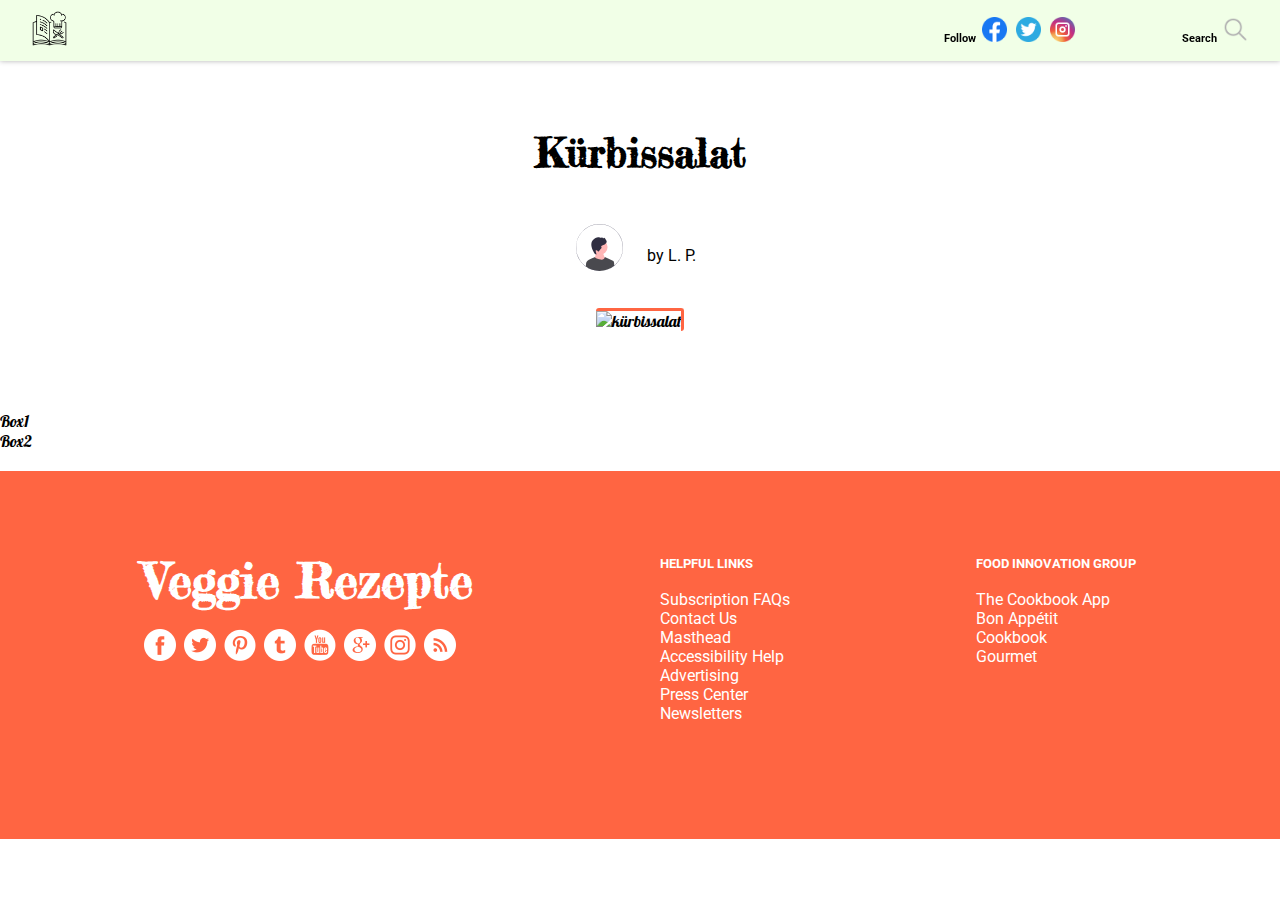
==== rezept1.html @ 13a26cd7 "added header" ====
<!DOCTYPE html>
<html lang="en">
  <head>
    <link
      href="https://cdn.jsdelivr.net/npm/bootstrap@5.3.0-alpha2/dist/css/bootstrap.min.css"
      rel="stylesheet"
      integrity="sha384-aFq/bzH65dt+w6FI2ooMVUpc+21e0SRygnTpmBvdBgSdnuTN7QbdgL+OapgHtvPp"
      crossorigin="anonymous"
    />
    <meta charset="UTF-8" />
    <meta http-equiv="X-UA-Compatible" content="IE=edge" />
    <meta name="viewport" content="width=device-width, initial-scale=1.0" />
    <link rel="stylesheet" href="style.css" />
    <title>Cookbook</title>
    <link rel="preconnect" href="https://fonts.googleapis.com" />
    <link rel="preconnect" href="https://fonts.gstatic.com" crossorigin />
    <link
      href="https://fonts.googleapis.com/css2?family=Barlow+Condensed:ital,wght@0,200;1,200&family=Barlow:ital,wght@0,100;0,200;0,400;0,700;0,800;1,700&family=Dosis:wght@200;300;400;700&family=PT+Sans:wght@400;700&family=Patrick+Hand&family=Roboto:wght@100;300;400;700&display=swap"
      rel="stylesheet"
    />
    <link
      href="https://fonts.googleapis.com/css2?family=Alkatra:wght@500&family=Fredericka+the+Great&family=Lobster&family=Roboto&family=Source+Serif+Pro&display=swap"
      rel="stylesheet"
    />
  </head>

  <body>
    <header>
      <nav>
        <div class="nav-left">
          <img src="img/cookbook.png" alt="logo" height="35rem" width="35rem" />
        </div>
        <h2 class="nav-center"></h2>
        <div class="nav-right">
          <h6>
            Follow  <a href="https://www.facebook.com/" target="_blank"
              ><img
                src="img/facebook-logo-2019.png"
                alt="fblogo"
                height="25rem"
                width="25rem" /></a
            >  
            <a href="https://www.twitter.com/" target="_blank"
              ><img
                src="img/twitter.png"
                alt="twlogo"
                height="25rem"
                width="25rem" /></a
            >  
            <a href="https://www.instagram.com/" target="_blank"
              ><img
                src="img/instagram.png"
                alt="iglogo"
                height="25rem"
                width="25rem"
            /></a>
          </h6>
          <h6>
            <a href="#search"
              >Search 
              <img
                src="img/search.png"
                alt="searchicon"
                height="25rem"
                width="25rem"
            /></a>
          </h6>
        </div>
      </nav>
    </header>
    <main>
      <div class="container-unterseite">
        <div><h2 class="titel-unterseite">Kürbissalat</h2></div>
        <div class="autor">
          <img src="img/male_autor.svg" class="avatar-autor" />
          <p class="autor-name">by L. P.</p>
        </div>
        <div>
          <div class="img-bg">
            <img
              src="https://www.daskochrezept.de/sites/daskochrezept.de/files/styles/1500_1130/public/stockfood/stockfood-11512565.jpg?h=1d1fb3d8&itok=rMdpshtq"
              alt="kürbissalat"
              id="kürbis-us"
            />
          </div>
        </div>
      </div>
      <div class="container">
        <div class="row">
          <div class="col-6">Box1</div>
          <div class="col-6">Box2</div>
        </div>
      </div>
      <h2></h2>
      <article>
        <h3></h3>
        <p></p>
      </article>
      <div>
        <img src="" alt="" />
      </div>
    </main>
    <footer>
      <div class="footer-wrapper">
        <div class="foot-left">
          <h2>Veggie Rezepte</h2>
          <br />
          <div class="foot-logos">
            <a href="#" target="_blank"
              ><img src="img/facebookwhite.png" alt="facebook logo" /></a
            > 
            <a href="#" target="_blank"
              ><img src="img/twitterwhite.png" alt="twitter logo" /></a
            > 
            <a href="#" target="_blank"
              ><img src="img/pinterest.png" alt="pinterest logo" /></a
            > 
            <a href="#" target="_blank"
              ><img src="img/tumblr.png" alt="tumblr logo" /></a
            > 
            <a href="#" target="_blank"
              ><img src="img/youtube.png" alt="youtube logo" /></a
            > 
            <a href="#" target="_blank"
              ><img src="img/gplus.png" alt="google plus logo" /></a
            > 
            <a href="#" target="_blank"
              ><img src="img/instawhite.png" alt="instagram logo" /></a
            > 
            <a href="#" target="_blank"
              ><img src="img/rss.png" alt="rss logo"
            /></a>
          </div>
        </div>
        <!-- <div class="sitemap"></div> -->
        <div class="helpful-links">
          <h5>HELPFUL LINKS</h5>
          <br />
          <ul>
            <li><a href="#" target="_blank">Subscription FAQs</a></li>
            <li><a href="#" target="_blank">Contact Us</a></li>
            <li><a href="#" target="_blank">Masthead</a></li>
            <li><a href="#" target="_blank">Accessibility Help</a></li>
            <li><a href="#" target="_blank">Advertising</a></li>
            <li><a href="#" target="_blank">Press Center</a></li>
            <li><a href="#" target="_blank">Newsletters</a></li>
          </ul>
        </div>
        <div class="food-group">
          <h5>FOOD INNOVATION GROUP</h5>
          <br />
          <ul>
            <li><a href="#" target="_blank">The Cookbook App</a></li>
            <li><a href="#" target="_blank">Bon Appétit</a></li>
            <li><a href="#" target="_blank">Cookbook</a></li>
            <li><a href="#" target="_blank">Gourmet</a></li>
          </ul>
        </div>
      </div>
    </footer>
  </body>
</html>
---- style.css ----
* {
  box-sizing: border-box;
  padding: 0;
  margin: 0;
}

body {
  /* font-family: "Alkatra", cursive;
  font-family: "Fredericka the Great", cursive;
  font-family: "Roboto", sans-serif;
  font-family: "Source Serif Pro", serif; */
  font-family: "Lobster", cursive;
}

h1 {
  font-size: 1.2 em;
  font-weight: bolder;
}

h2 {
  font-size: 1 em;
}

h3 {
  font-size: 0.7 em;
}

h4 {
  color: #ff6542;
  font-size: 15px;
}

/* Styling for Nav, Header & Footer */
nav {
  display: flex;
  justify-content: space-between;
  background-color: #f1ffe7;
  padding: 0.7rem;
  padding-right: 2rem;
  padding-left: 2rem;
  /* padding-top: 1.2rem; */
  align-items: center;
  align-content: center;
  box-shadow: 0 0 5px rgba(0, 0, 0, 0.3);
  position: fixed;
  top: 0;
  left: 0;
  width: 100%;
}

.nav-center {
  text-align: center;
  font-family: "Fredericka the Great", cursive;
  font-size: 2rem;
  margin: 0;
  padding-left: 16rem;
}

.nav-right {
  display: flex;
  justify-content: space-between;
  width: 19rem;
  color: black;
}

.nav-right a {
  text-decoration: none;
  color: black;
}

.nav-right a:hover {
  color: rgb(32, 32, 32);
  transition: all 0.3s ease;
}

.nav-right h6 {
  font-size: 0.7rem;
  font-family: "Roboto", sans-serif;
  color: black;
}

/* End styling for Nav, Header & Footer */

/* Styles for main and title */
.titelbild {
  display: flex;
  justify-content: center;
  align-items: center;
  height: 50vh;
  background: url("img/header2.png") no-repeat center;
  background-size: cover;
  margin-top: 3.5rem;
}

.titelbild h1 {
  text-align: center;
  padding: 0.5em;
  background-color: rgb(241, 255, 231, 0.7);
  width: 60vw;
  border-radius: 10px;
  font-family: "Fredericka the Great", cursive;
}
/* End styles for main and title */

/* Container */

.main-rezept {
  display: flex;
  flex-wrap: wrap;
}

#kürbis-hs {
  width: 60%;
  height: 70%;
  padding: 8rem 0rem 0rem 12rem;
}
#kürbis-hs:hover {
  cursor: pointer;
}
.description-box {
  background-color: #f1ffe7;
  width: 22vw;
  height: 55vh;
  margin: 10rem 2.5rem 0rem 0rem;
  padding: 2rem;
  text-align: justify;
  border-radius: 10px;
}

.empfehlung-titel {
  font-size: 2rem;
  color: black;
  padding: 0rem 0rem 0.6rem 0rem;
  font-family: "Roboto", sans-serif;
  font-weight: bolder;
}
.kürbis-description {
  font-family: "Barlow", sans-serif;
  font-family: "Roboto", sans-serif;
}
.kürbis-p {
  font-family: "Barlow", sans-serif;
  font-family: "Roboto", sans-serif;
  background-color: #ff6542;
  font-size: 12px;
  text-align: center;
  padding: 0.1rem;
  opacity: 0.8;
  color: black;
  width: 8rem;
  border-radius: 0.4rem;
}

#main-container {
  display: flex;
  flex-direction: column;
  color: rgb(255, 255, 255);
  align-items: center;
  padding: 3rem;
  text-align: center;
  height: 90vh;
}
#rezepte-titel {
  font-size: 2rem;
  text-align: center;
  color: black;
  font-family: "Roboto", sans-serif;
  font-weight: bolder;
}
.main-rezepte {
  padding: 4%;
}

.rezept-container {
  display: grid;
  grid-template-columns: 1fr 1fr 1fr;
  column-gap: 3.5rem;
}

.rezept-container img:hover {
  transform: scale(1.2);
  transition: transform 0.3s ease;
}

.rezepte {
  display: flex;
  flex-wrap: wrap;
}

/* .rezepte:hover {
  scale: 1.05;
} */

.rezepte a {
  text-decoration: none;
}

.box1,
.box2,
.box3 {
  width: 100%;
  font-weight: bolder;
  overflow: hidden;
  border-radius: 3px;
}

.box1:hover,
.box2:hover,
.box3:hover {
  box-shadow: 0 0 1px 5px #ff6542;
}

.box4,
.box5,
.box6 {
  display: flex;
  flex-direction: column;
  justify-content: center;
  font-family: "Barlow", sans-serif;
  font-family: "Roboto", sans-serif;
  font-size: 18px;
  color: black;
  width: 100%;
  /* border: 0.5px solid #f1ffe7; */
  padding: 0.8rem;
}

.kürbis-p2 {
  display: flex;
  flex-direction: column;
  justify-content: center;
  font-family: "Barlow", sans-serif;
  font-family: "Roboto", sans-serif;
  color: black;
  /* border: 0.5px solid #f1ffe7; */
  background-color: #ff6542;
  font-size: 12px;
  padding: 0.1rem;
  opacity: 0.8;
  border-radius: 0.4rem;
  width: 8rem;
}
.rezept-p {
  font-family: "Barlow", sans-serif;
  font-family: "Barlow Condensed", sans-serif;
  font-family: "Dosis", sans-serif;
  font-family: "Patrick Hand", cursive;
  font-family: "PT Sans", sans-serif;
  font-family: "Roboto", sans-serif;
  display: flex;
  justify-items: center;
  background-color: #ff6542;
  text-align: center;
  padding: 0.1rem;
  opacity: 0.8;
  color: black;
  width: 8rem;
  border-radius: 0.4rem;
}
.rezept-img {
  width: 100%;
}

/* End container */

/* footer */
footer {
  background-color: #ff6542;
  height: 23rem;
  display: flex;
  justify-content: center;
  padding-top: 5rem;
  color: white;
  font-family: "Roboto", sans-serif;
}

.footer-wrapper {
  display: flex;
  justify-content: space-between;
  width: 62rem;
}

footer a {
  text-decoration: none;
  color: white;
}

footer a:hover {
  text-decoration: underline;
}

footer li {
  list-style: none;
}

.food-group {
  padding-top: 0.3rem;
}

.helpful-links {
  padding-top: 0.3rem;
}

.foot-left h2 {
  margin: 0;
  text-align: start;
  font-family: "Fredericka the Great", cursive;
  font-size: 3rem;
}

.foot-left h2:hover {
  cursor: pointer;
}

.helpful-links ul {
  text-align: start;
  padding: 0;
}

.food-group ul {
  text-align: start;
  padding: 0;
}

/* end footer */

/* header-unterseite  */

.container-unterseite {
  justify-content: center;
  text-align: center;
  margin-bottom: 5rem;
}

.titel-unterseite {
  margin: 8rem 0rem 1rem 0rem;
  font-size: 2.5rem;
  color: black;
  padding: 0rem 0rem 0.6rem 0rem;
  font-family: "Fredericka the Great", cursive;
  font-weight: bolder;
}

.autor {
  padding: 0.7rem;
  display: flex;
  justify-content: center;
  margin-bottom: 1rem;
}

.avatar-autor {
  width: 5%;
  padding: 0.5rem;
}
.autor-name {
  display: flex;
  flex-direction: row;
  font-family: "Roboto", sans-serif;
  padding: 1rem;
  margin-top: 1rem;
}

#kürbis-us {
  width: 30%;
  height: 70%;
  border-radius: 3px;
  border-color: #ff6542 #ff6542 white white;
  border-style: solid solid solid solid;
  border-width: 3px 3px 0px 0px;
}

/* background-color: #2a2b2e; */
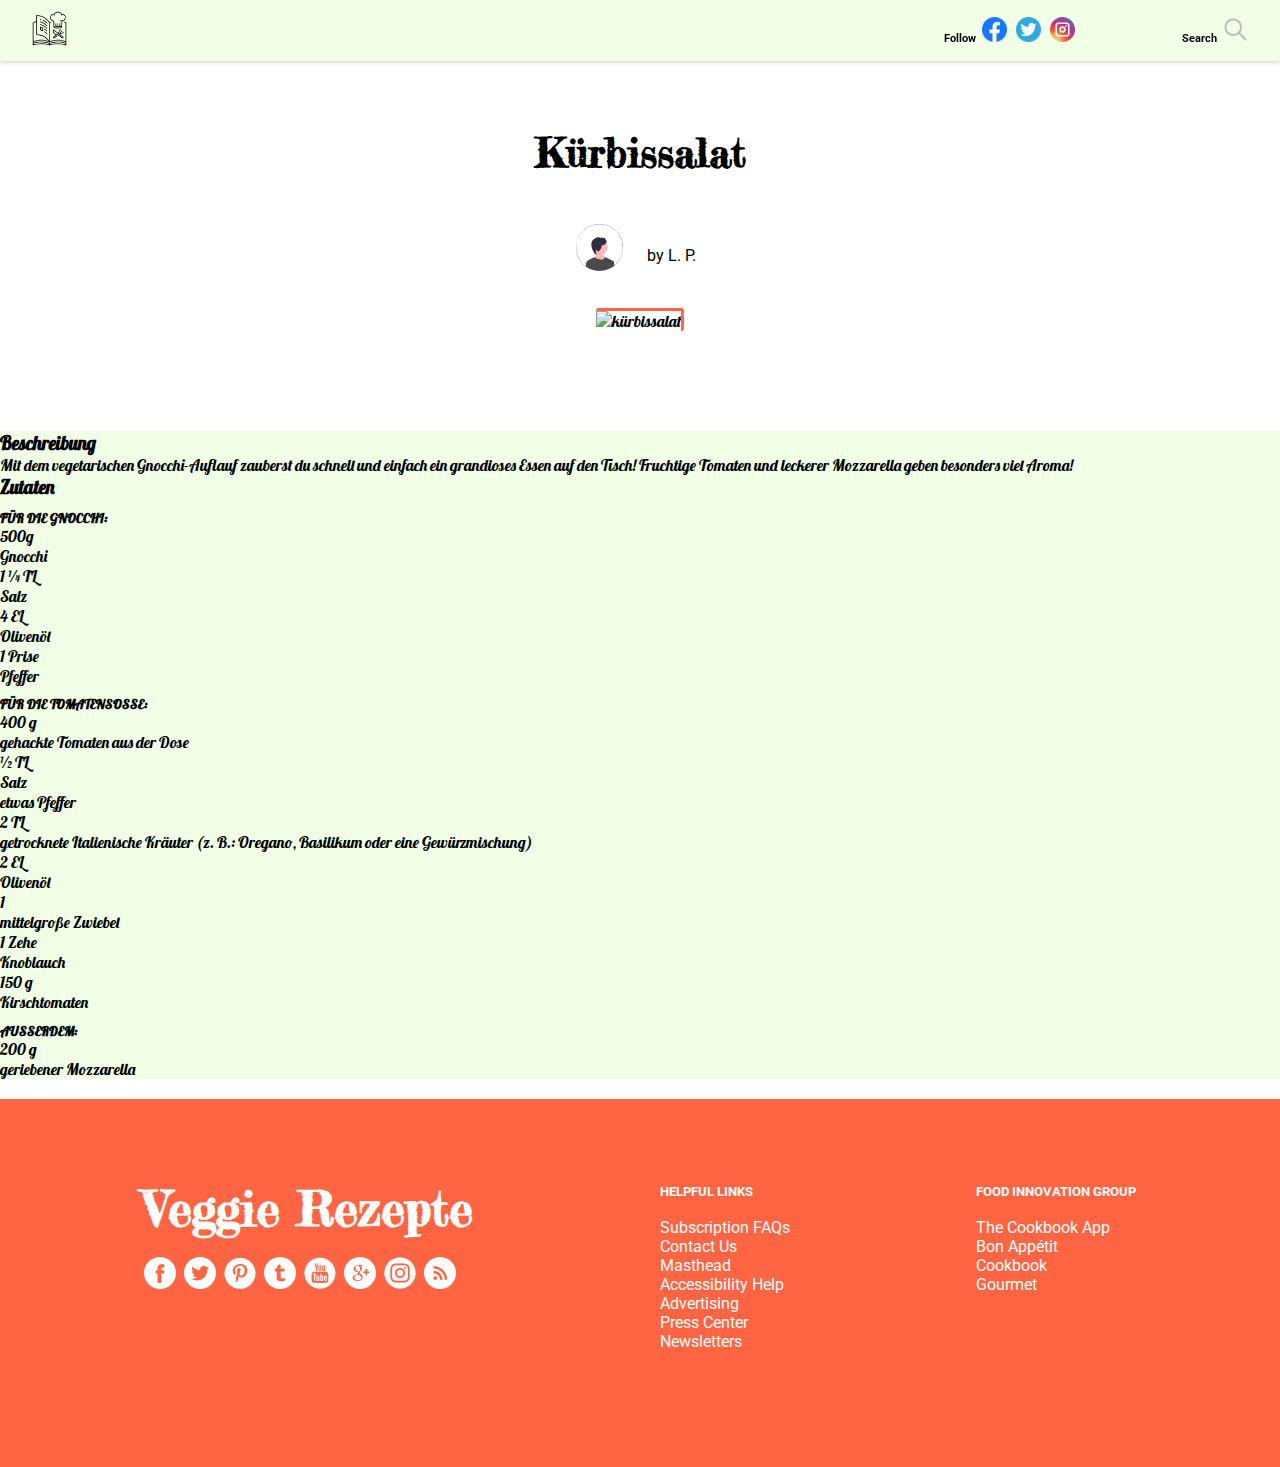
==== commit 128f2fa6: "Merge branch 'main' into salvatore_beschreibung" ====
--- a/rezept1.html
+++ b/rezept1.html
@@ -68,7 +68,7 @@
         </div>
       </nav>
     </header>
-    <main>
+    <main class="main-rezeptseite">
       <div class="container-unterseite">
         <div><h2 class="titel-unterseite">Kürbissalat</h2></div>
         <div class="autor">
@@ -85,10 +85,146 @@
           </div>
         </div>
       </div>
-      <div class="container">
-        <div class="row">
-          <div class="col-6">Box1</div>
-          <div class="col-6">Box2</div>
+      <div>
+        <img src="" alt="" />
+      </div>
+      <div class="container recipe_desc">
+        <div class="row justify-content-around">
+          <div class="col-5">
+            <h3 class="recipeH">Beschreibung</h3>
+            <p class="desc">
+              Mit dem vegetarischen Gnocchi-Auflauf zauberst du schnell und
+              einfach ein grandioses Essen auf den Tisch! Fruchtige Tomaten und
+              leckerer Mozzarella geben besonders viel Aroma!
+            </p>
+          </div>
+          <div class="col-5">
+            <h3 class="recipeH">Zutaten</h3>
+            <div class="container">
+              <div class="row">
+                <div class="col px-0">
+                  <h5 class="ingredientH">Für die Gnocchi:</h5>
+                </div>
+              </div>
+              <div class="row">
+                <div class="col-5 col-sm-4 col-md-3 px-0">
+                  <span class="quantity">500g</span>
+                </div>
+                <div class="col px-0">
+                  <span class="ingredient">Gnocchi</span>
+                </div>
+              </div>
+              <div class="row">
+                <div class="col-5 col-sm-4 col-md-3 px-0">
+                  <span class="quantity">1 &frac14; TL</span>
+                </div>
+                <div class="col px-0">
+                  <span class="ingredient">Salz</span>
+                </div>
+              </div>
+              <div class="row">
+                <div class="col-5 col-sm-4 col-md-3 px-0">
+                  <span class="quantity">4 EL</span>
+                </div>
+                <div class="col px-0">
+                  <span class="ingredient">Olivenöl</span>
+                </div>
+              </div>
+              <div class="row">
+                <div class="col-5 col-sm-4 col-md-3 px-0">
+                  <span class="quantity">1 Prise</span>
+                </div>
+                <div class="col px-0">
+                  <span class="ingredient">Pfeffer</span>
+                </div>
+              </div>
+              <div class="row">
+                <div class="col px-0">
+                  <h5 class="ingredientH">Für die Tomatensosse:</h5>
+                </div>
+              </div>
+              <div class="row">
+                <div class="col-5 col-sm-4 col-md-3 px-0">
+                  <span class="quantity">400 g</span>
+                </div>
+                <div class="col px-0">
+                  <span class="ingredient">gehackte Tomaten aus der Dose</span>
+                </div>
+              </div>
+              <div class="row">
+                <div class="col-5 col-sm-4 col-md-3 px-0">
+                  <span class="quantity">&frac12; TL</span>
+                </div>
+                <div class="col px-0">
+                  <span class="ingredient">Salz</span>
+                </div>
+              </div>
+              <div class="row">
+                <div class="col-5 col-sm-4 col-md-3 px-0">
+                  <span class="quantity"></span>
+                </div>
+                <div class="col px-0">
+                  <span class="ingredient">etwas Pfeffer</span>
+                </div>
+              </div>
+              <div class="row">
+                <div class="col-5 col-sm-4 col-md-3 px-0">
+                  <span class="quantity">2 TL</span>
+                </div>
+                <div class="col px-0">
+                  <span class="ingredient"
+                    >getrocknete Italienische Kräuter (z. B.: Oregano, Basilikum
+                    oder eine Gewürzmischung)</span
+                  >
+                </div>
+              </div>
+              <div class="row">
+                <div class="col-5 col-sm-4 col-md-3 px-0">
+                  <span class="quantity">2 EL</span>
+                </div>
+                <div class="col px-0">
+                  <span class="ingredient">Olivenöl</span>
+                </div>
+              </div>
+              <div class="row">
+                <div class="col-5 col-sm-4 col-md-3 px-0">
+                  <span class="quantity">1</span>
+                </div>
+                <div class="col px-0">
+                  <span class="ingredient">mittelgroße Zwiebel</span>
+                </div>
+              </div>
+              <div class="row">
+                <div class="col-5 col-sm-4 col-md-3 px-0">
+                  <span class="quantity">1 Zehe</span>
+                </div>
+                <div class="col px-0">
+                  <span class="ingredient">Knoblauch</span>
+                </div>
+              </div>
+              <div class="row">
+                <div class="col-5 col-sm-4 col-md-3 px-0">
+                  <span class="quantity">150 g</span>
+                </div>
+                <div class="col px-0">
+                  <span class="ingredient">Kirschtomaten</span>
+                </div>
+              </div>
+              <div class="row">
+                <div class="col px-0">
+                  <h5 class="ingredientH">Außerdem:</h5>
+                </div>
+              </div>
+              <div class="row">
+                <div class="col-5 col-sm-4 col-md-3 px-0">
+                  <span class="quantity">200 g</span>
+                </div>
+                <div class="col px-0">
+                  <span class="ingredient">geriebener Mozzarella</span>
+                </div>
+              </div>
+            </div>
+          </div>
         </div>
       </div>
       <h2></h2>
--- a/style.css
+++ b/style.css
@@ -46,6 +46,7 @@
   top: 0;
   left: 0;
   width: 100%;
+  z-index: 1;
 }
 
 .nav-center {
@@ -107,21 +108,25 @@
 .main-rezept {
   display: flex;
   flex-wrap: wrap;
+  align-items: flex-start;
+  padding: 15vh 10vw 0 10vw;
 }
 
 #kürbis-hs {
+  flex: 1;
   width: 60%;
-  height: 70%;
-  padding: 8rem 0rem 0rem 12rem;
+  /* height: 70%; */
+  /* padding: 8rem 0rem 0rem 12rem; */
 }
 #kürbis-hs:hover {
   cursor: pointer;
 }
 .description-box {
+  flex: 1;
   background-color: #f1ffe7;
-  width: 22vw;
-  height: 55vh;
-  margin: 10rem 2.5rem 0rem 0rem;
+  /* width: 22vw; */
+  /* height: 55vh; */
+  margin: 2rem 2.5rem 0rem 0rem;
   padding: 2rem;
   text-align: justify;
   border-radius: 10px;
@@ -370,3 +375,46 @@
 }
 
 /* background-color: #2a2b2e; */
+
+/* Recipe general */
+.main-rezeptseite {
+  margin-top: 3.5rem;
+}
+/* End Recipe general */
+
+/* Description and ingredients */
+/* .recipe_desc {
+  border: 4px solid blue;
+}
+
+.recipe_desc .row {
+  border: 4px solid green;
+} */
+
+.recipe_desc .row > div {
+  /* border: 4px solid orange; */
+  background-color: #f1ffe7;
+}
+
+.recipe_desc .recipeH {
+  /* background-color: pink; */
+}
+
+.recipe_desc .desc {
+  /* background-color: violet; */
+}
+
+.recipe_desc .ingredientH {
+  /* background-color: green; */
+  padding-top: 0.8em;
+  text-transform: uppercase;
+}
+
+.recipe_desc .quantity {
+  /* background-color: red; */
+}
+
+.recipe_desc .ingredient {
+  /* background-color: yellow; */
+}
+/* End Description and ingredients */
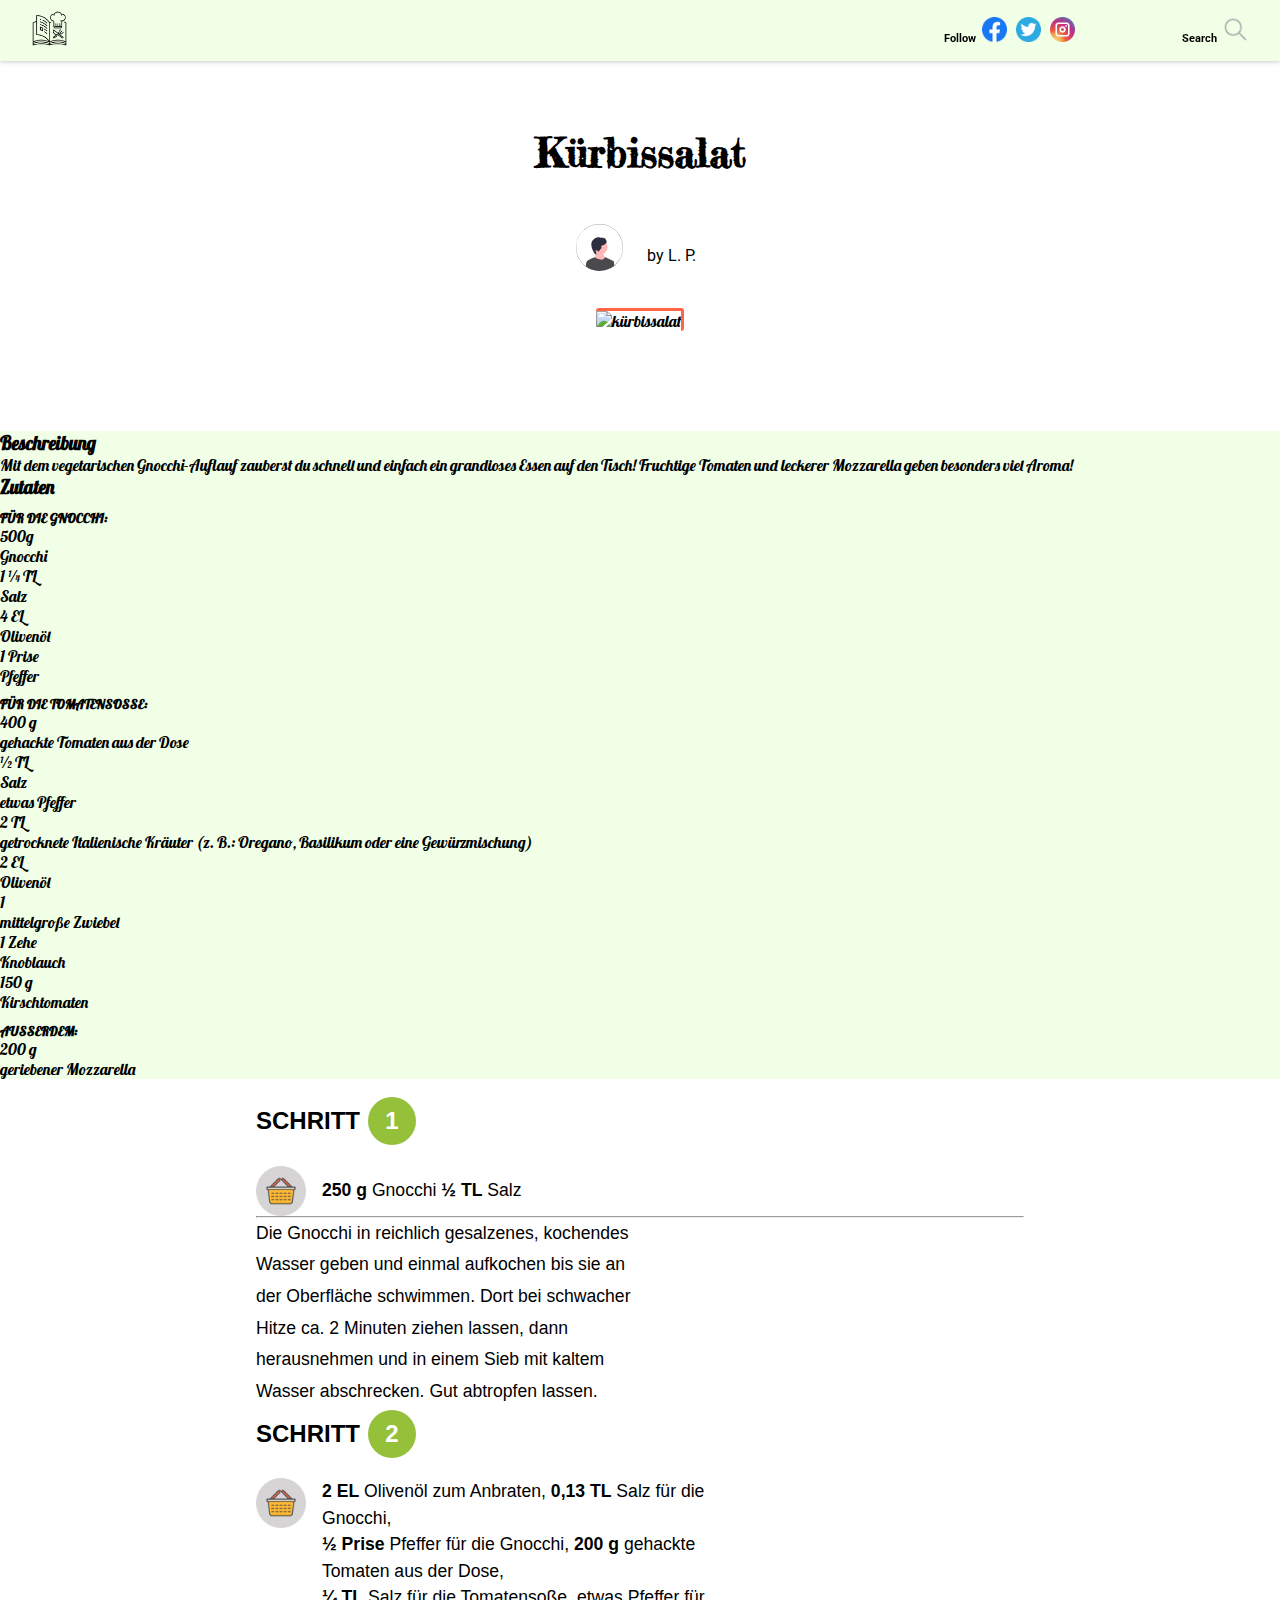
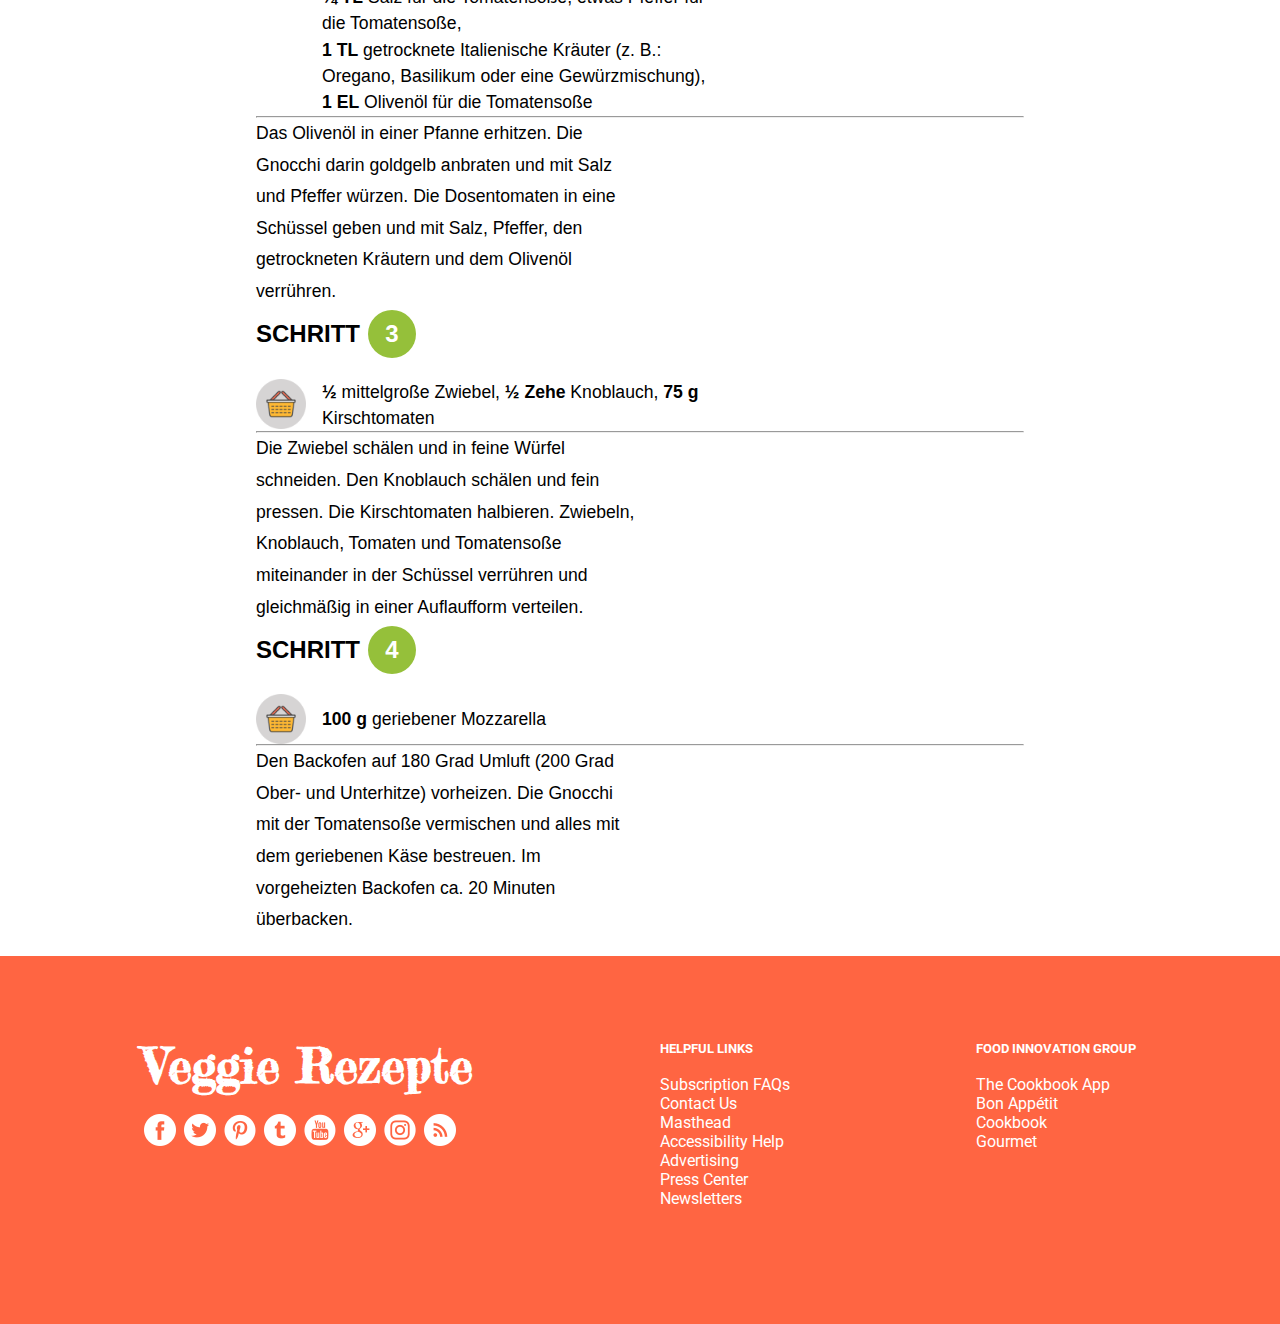
==== commit a479b739: "Merge branch 'main' into apo-rezept" ====
--- a/rezept1.html
+++ b/rezept1.html
@@ -28,12 +28,20 @@
     <header>
       <nav>
         <div class="nav-left">
-          <img src="img/cookbook.png" alt="logo" height="35rem" width="35rem" />
+          <a href="index.html"
+            ><img
+              src="img/cookbook.png"
+              alt="logo"
+              height="35rem"
+              width="35rem"
+          /></a>
         </div>
         <h2 class="nav-center"></h2>
         <div class="nav-right">
           <h6>
-            Follow  <a href="https://www.facebook.com/" target="_blank"
+            <a href="#" onclick="dontFollow()">Follow</a>  <a
+              href="https://www.facebook.com/"
+              target="_blank"
               ><img
                 src="img/facebook-logo-2019.png"
                 alt="fblogo"
@@ -56,7 +64,7 @@
             /></a>
           </h6>
           <h6>
-            <a href="#search"
+            <a href="#search" onclick="showError()"
               >Search 
               <img
                 src="img/search.png"
@@ -228,9 +236,105 @@
         </div>
       </div>
       <h2></h2>
-      <article>
-        <h3></h3>
-        <p></p>
+      <article class="artsection-wrapper">
+        <div class="steps-wrapper">
+          <span class="step">SCHRITT</span>
+          <span class="step-number">1</span>
+        </div>
+        <br />
+        <div class="ingredients">
+          <img
+            src="img/basket.png"
+            height="50rem"
+            width="50rem"
+            alt="shopping basket"
+          />
+          <p><strong>250 g</strong> Gnocchi<strong> ½ TL</strong> Salz</p>
+        </div>
+        <hr />
+        <p>
+          Die Gnocchi in reichlich gesalzenes, kochendes Wasser geben und einmal
+          aufkochen bis sie an der Oberfläche schwimmen. Dort bei schwacher
+          Hitze ca. 2 Minuten ziehen lassen, dann herausnehmen und in einem Sieb
+          mit kaltem Wasser abschrecken. Gut abtropfen lassen.
+        </p>
+        <div class="steps-wrapper">
+          <span class="step">SCHRITT</span>
+          <span class="step-number">2</span>
+        </div>
+        <br />
+        <div class="ingredients">
+          <img
+            src="img/basket.png"
+            height="50rem"
+            width="50rem"
+            alt="shopping basket"
+          />
+          <p>
+            <strong> 2 EL</strong> Olivenöl zum Anbraten,
+            <strong>0,13 TL</strong> Salz für die Gnocchi,<br />
+            <strong>½ Prise</strong> Pfeffer für die Gnocchi,
+            <strong>200 g</strong> gehackte Tomaten aus der Dose,<br />
+            <strong>¼ TL</strong> Salz für die Tomatensoße, etwas Pfeffer für
+            die Tomatensoße,<br />
+            <strong>1 TL</strong> getrocknete Italienische Kräuter (z. B.:
+            Oregano, Basilikum oder eine Gewürzmischung),<br />
+            <strong>1 EL</strong> Olivenöl für die Tomatensoße
+          </p>
+        </div>
+        <hr />
+        <p>
+          Das Olivenöl in einer Pfanne erhitzen. Die Gnocchi darin goldgelb
+          anbraten und mit Salz und Pfeffer würzen. Die Dosentomaten in eine
+          Schüssel geben und mit Salz, Pfeffer, den getrockneten Kräutern und
+          dem Olivenöl verrühren.
+        </p>
+        <div class="steps-wrapper">
+          <span class="step">SCHRITT</span>
+          <span class="step-number">3</span>
+        </div>
+        <br />
+        <div class="ingredients">
+          <img
+            src="img/basket.png"
+            height="50rem"
+            width="50rem"
+            alt="shopping basket"
+          />
+          <p>
+            <strong>½</strong> mittelgroße Zwiebel,
+            <strong>½ Zehe</strong> Knoblauch,
+            <strong>75 g</strong> Kirschtomaten
+          </p>
+        </div>
+        <hr />
+        <p>
+          Die Zwiebel schälen und in feine Würfel schneiden. Den Knoblauch
+          schälen und fein pressen. Die Kirschtomaten halbieren. Zwiebeln,
+          Knoblauch, Tomaten und Tomatensoße miteinander in der Schüssel
+          verrühren und gleichmäßig in einer Auflaufform verteilen.
+        </p>
+        <div class="steps-wrapper">
+          <span class="step">SCHRITT</span>
+          <span class="step-number">4</span>
+        </div>
+        <br />
+        <div class="ingredients">
+          <img
+            src="img/basket.png"
+            height="50rem"
+            width="50rem"
+            alt="shopping basket"
+          />
+          <p><strong>100 g</strong> geriebener Mozzarella</p>
+        </div>
+        <hr />
+        <p>
+          Den Backofen auf 180 Grad Umluft (200 Grad Ober- und Unterhitze)
+          vorheizen. Die Gnocchi mit der Tomatensoße vermischen und alles mit
+          dem geriebenen Käse bestreuen. Im vorgeheizten Backofen ca. 20 Minuten
+          überbacken.
+        </p>
       </article>
       <div>
         <img src="" alt="" />
--- a/style.css
+++ b/style.css
@@ -8,7 +8,8 @@
   /* font-family: "Alkatra", cursive;
   font-family: "Fredericka the Great", cursive;
   font-family: "Roboto", sans-serif;
-  font-family: "Source Serif Pro", serif; */
+  font-family: "Source Serif Pro", serif;
+  font-family: 'Lato', sans-serif; */
   font-family: "Lobster", cursive;
 }
 
@@ -418,3 +419,58 @@
   /* background-color: yellow; */
 }
 /* End Description and ingredients */
+
+/* Steps Styling */
+
+.artsection-wrapper {
+  width: 60%;
+  margin: 0 auto;
+  margin-top: 1rem;
+  /* font-family: "Roboto", sans-serif; */
+  font-family: "Lato", sans-serif;
+}
+
+.artsection-wrapper p {
+  width: 50%;
+  line-height: 1.8;
+  font-size: 1.1rem;
+}
+
+.steps-wrapper {
+  display: flex;
+  justify-content: center;
+  align-items: center;
+  text-transform: uppercase;
+  height: 3.3rem;
+  font-size: 1.5rem;
+  width: 10rem;
+}
+
+.step {
+  font-weight: 600;
+}
+
+.step-number {
+  width: 3rem;
+  height: 3rem;
+  background: #95c03a;
+  color: #fff;
+  display: flex;
+  justify-content: center;
+  align-items: center;
+  border-radius: 3rem;
+  order: 1;
+  margin-left: 0.5rem;
+  font-weight: 700;
+}
+
+.ingredients {
+  display: flex;
+}
+
+.ingredients p {
+  margin: 0;
+  margin-left: 1rem;
+  align-self: center;
+  line-height: 1.5;
+}
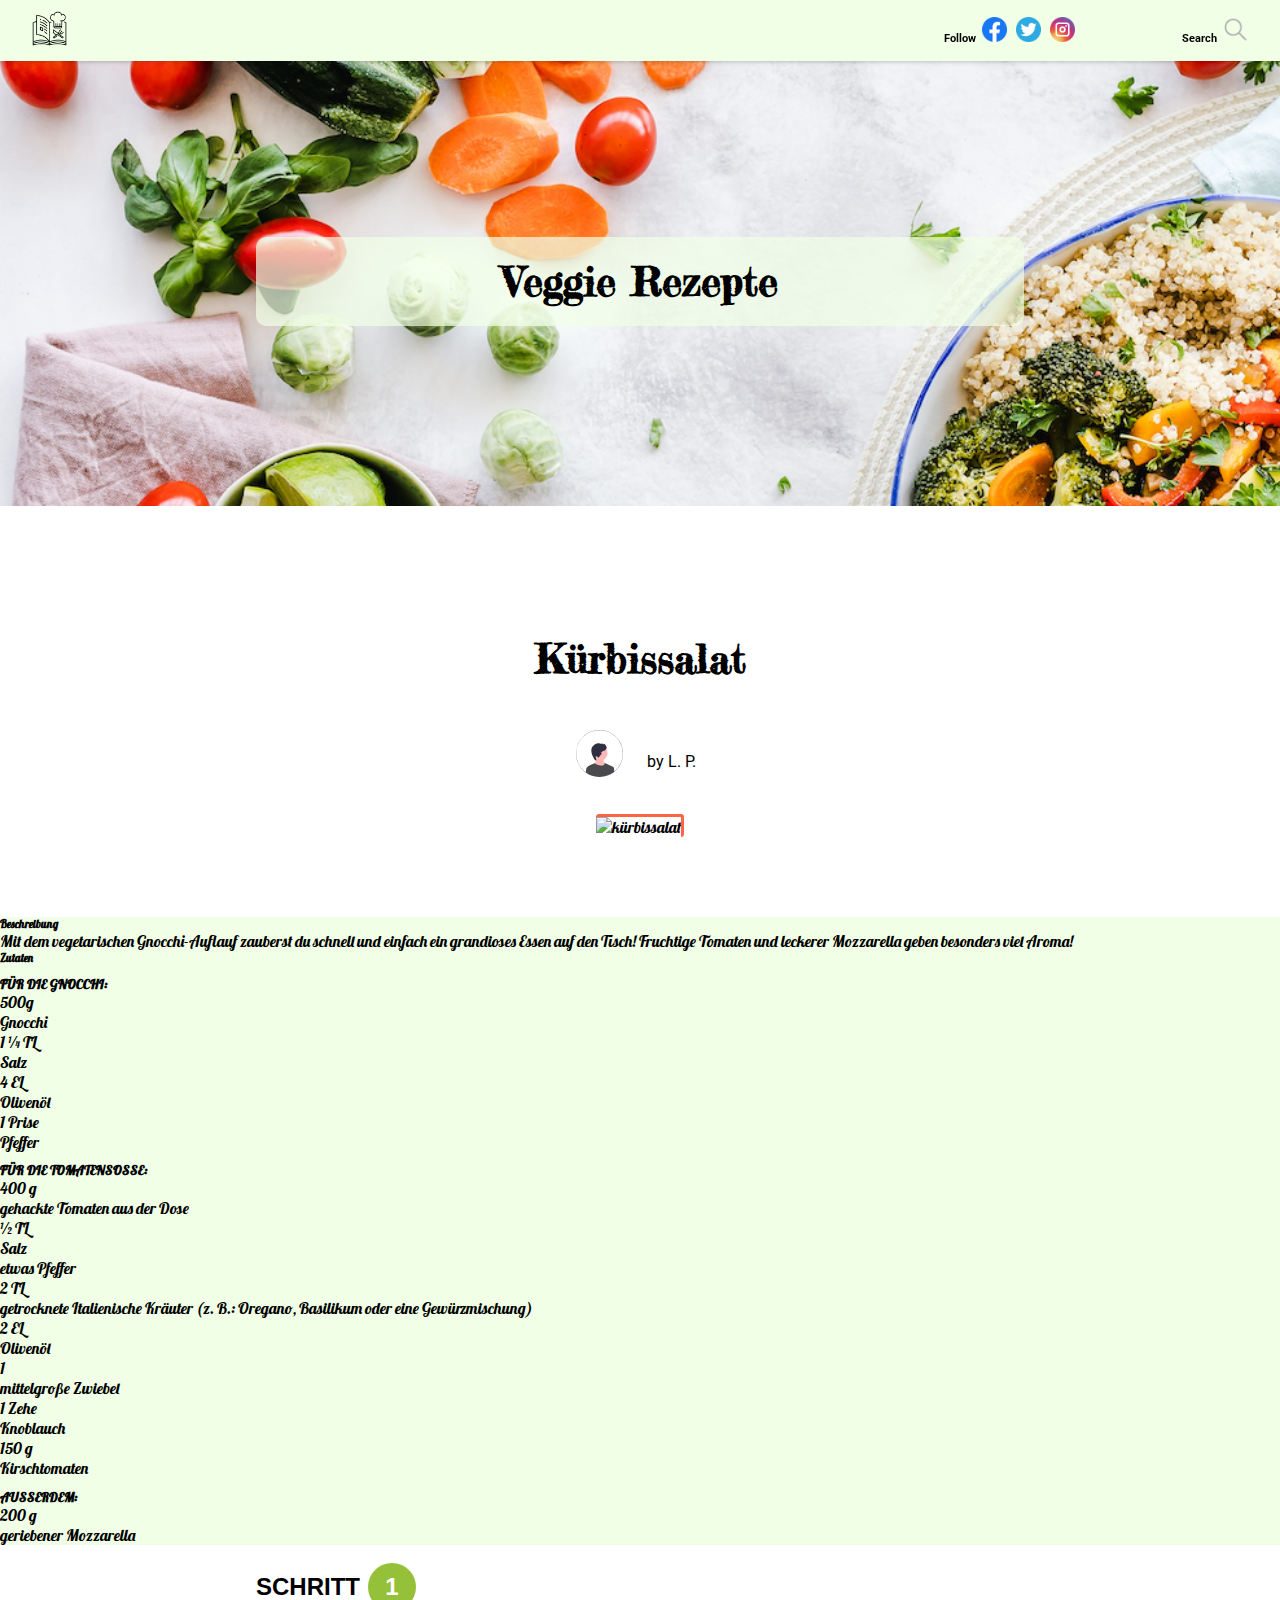
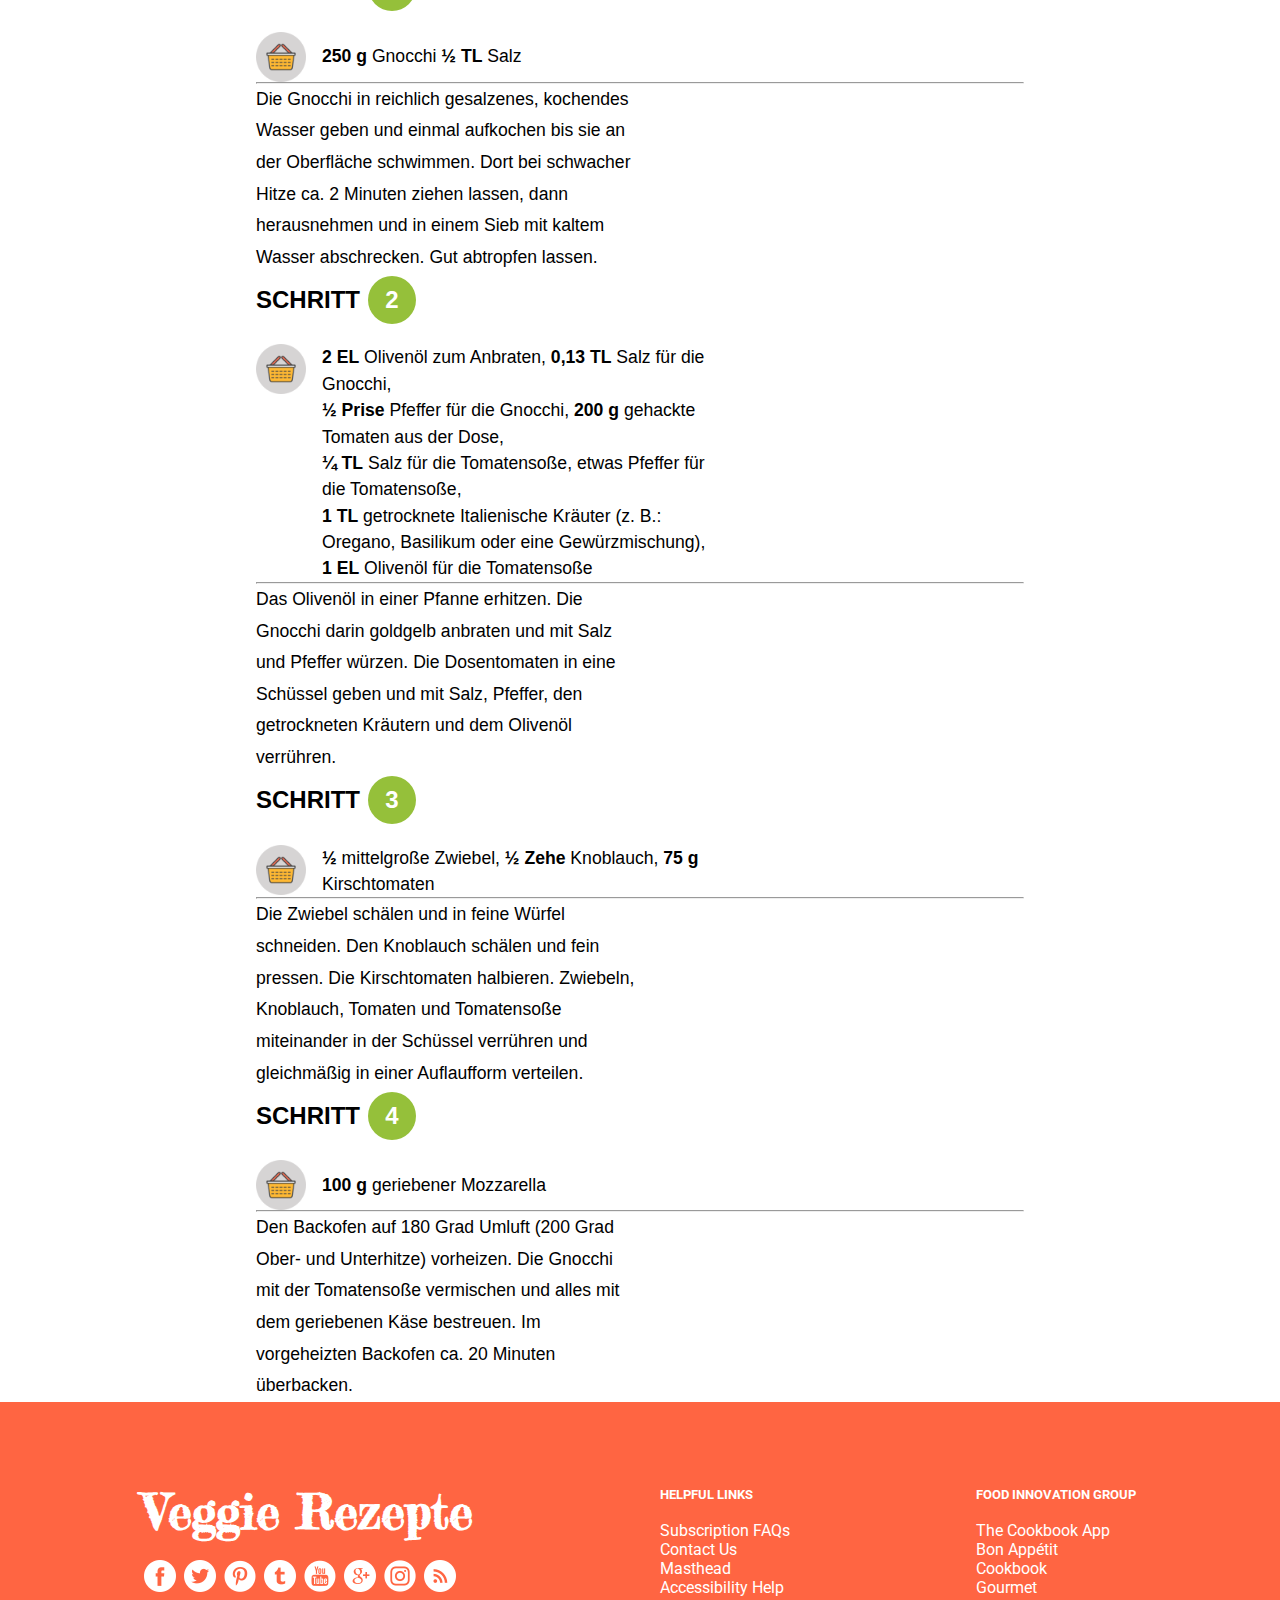
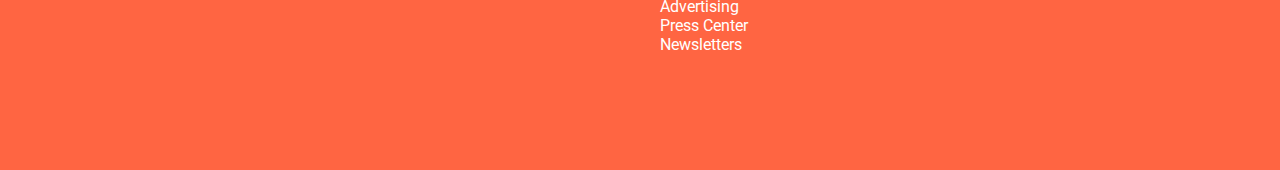
==== commit 6fc14972: "code correction in all pages" ====
--- a/rezept1.html
+++ b/rezept1.html
@@ -28,59 +28,45 @@
     <header>
       <nav>
         <div class="nav-left">
-          <a href="index.html"
-            ><img
-              src="img/cookbook.png"
-              alt="logo"
-              height="35rem"
-              width="35rem"
-          /></a>
-        </div>
-        <h2 class="nav-center"></h2>
+          <img src="img/cookbook.png" alt="logo" height="35" width="35" />
+        </div>
         <div class="nav-right">
           <h6>
-            <a href="#" onclick="dontFollow()">Follow</a>  <a
-              href="https://www.facebook.com/"
-              target="_blank"
+            Follow  <a href="https://www.facebook.com/" target="_blank"
               ><img
                 src="img/facebook-logo-2019.png"
                 alt="fblogo"
-                height="25rem"
-                width="25rem" /></a
+                height="25"
+                width="25" /></a
             >  
             <a href="https://www.twitter.com/" target="_blank"
               ><img
                 src="img/twitter.png"
                 alt="twlogo"
-                height="25rem"
-                width="25rem" /></a
+                height="25"
+                width="25" /></a
             >  
             <a href="https://www.instagram.com/" target="_blank"
-              ><img
-                src="img/instagram.png"
-                alt="iglogo"
-                height="25rem"
-                width="25rem"
+              ><img src="img/instagram.png" alt="iglogo" height="25" width="25"
             /></a>
           </h6>
           <h6>
-            <a href="#search" onclick="showError()"
+            <a href="#search"
               >Search 
-              <img
-                src="img/search.png"
-                alt="searchicon"
-                height="25rem"
-                width="25rem"
+              <img src="img/search.png" alt="searchicon" height="25" width="25"
             /></a>
           </h6>
         </div>
       </nav>
+      <section class="titelbild">
+        <h1>Veggie Rezepte</h1>
+      </section>
     </header>
     <main class="main-rezeptseite">
       <div class="container-unterseite">
         <div><h2 class="titel-unterseite">Kürbissalat</h2></div>
         <div class="autor">
-          <img src="img/male_autor.svg" class="avatar-autor" />
+          <img src="img/male_autor.svg" class="avatar-autor" alt="male autor" />
           <p class="autor-name">by L. P.</p>
         </div>
         <div>
@@ -92,9 +78,6 @@
             />
           </div>
         </div>
-      </div>
-      <div>
-        <img src="" alt="" />
       </div>
       <div class="container recipe_desc">
         <div class="row justify-content-around">
@@ -180,10 +163,8 @@
                   <span class="quantity">2 TL</span>
                 </div>
                 <div class="col px-0">
-                  <span class="ingredient"
-                    >getrocknete Italienische Kräuter (z. B.: Oregano, Basilikum
-                    oder eine Gewürzmischung)</span
-                  >
+                  <span class="ingredient">getrocknete Italienische Kräuter (z. B.: Oregano, Basilikum
+                    oder eine Gewürzmischung)</span>
                 </div>
               </div>
               <div class="row">
@@ -235,7 +216,6 @@
           </div>
         </div>
       </div>
-      <h2></h2>
       <article class="artsection-wrapper">
         <div class="steps-wrapper">
           <span class="step">SCHRITT</span>
@@ -245,8 +225,8 @@
         <div class="ingredients">
           <img
             src="img/basket.png"
-            height="50rem"
-            width="50rem"
+            height="50"
+            width="50"
             alt="shopping basket"
           />
           <p><strong>250 g</strong> Gnocchi<strong> ½ TL</strong> Salz</p>
@@ -266,8 +246,8 @@
         <div class="ingredients">
           <img
             src="img/basket.png"
-            height="50rem"
-            width="50rem"
+            height="50"
+            width="50"
             alt="shopping basket"
           />
           <p>
@@ -297,8 +277,8 @@
         <div class="ingredients">
           <img
             src="img/basket.png"
-            height="50rem"
-            width="50rem"
+            height="50"
+            width="50"
             alt="shopping basket"
           />
           <p>
@@ -322,8 +302,8 @@
         <div class="ingredients">
           <img
             src="img/basket.png"
-            height="50rem"
-            width="50rem"
+            height="50"
+            width="50"
             alt="shopping basket"
           />
           <p><strong>100 g</strong> geriebener Mozzarella</p>
@@ -336,9 +316,6 @@
           überbacken.
         </p>
       </article>
-      <div>
-        <img src="" alt="" />
-      </div>
     </main>
     <footer>
       <div class="footer-wrapper">
--- a/style.css
+++ b/style.css
@@ -14,16 +14,16 @@
 }
 
 h1 {
-  font-size: 1.2 em;
+  font-size: 1.2em;
   font-weight: bolder;
 }
 
 h2 {
-  font-size: 1 em;
+  font-size: 1em;
 }
 
 h3 {
-  font-size: 0.7 em;
+  font-size: 0.7em;
 }
 
 h4 {
@@ -101,6 +101,7 @@
   width: 60vw;
   border-radius: 10px;
   font-family: "Fredericka the Great", cursive;
+  font-size: 2.5em;
 }
 /* End styles for main and title */
 
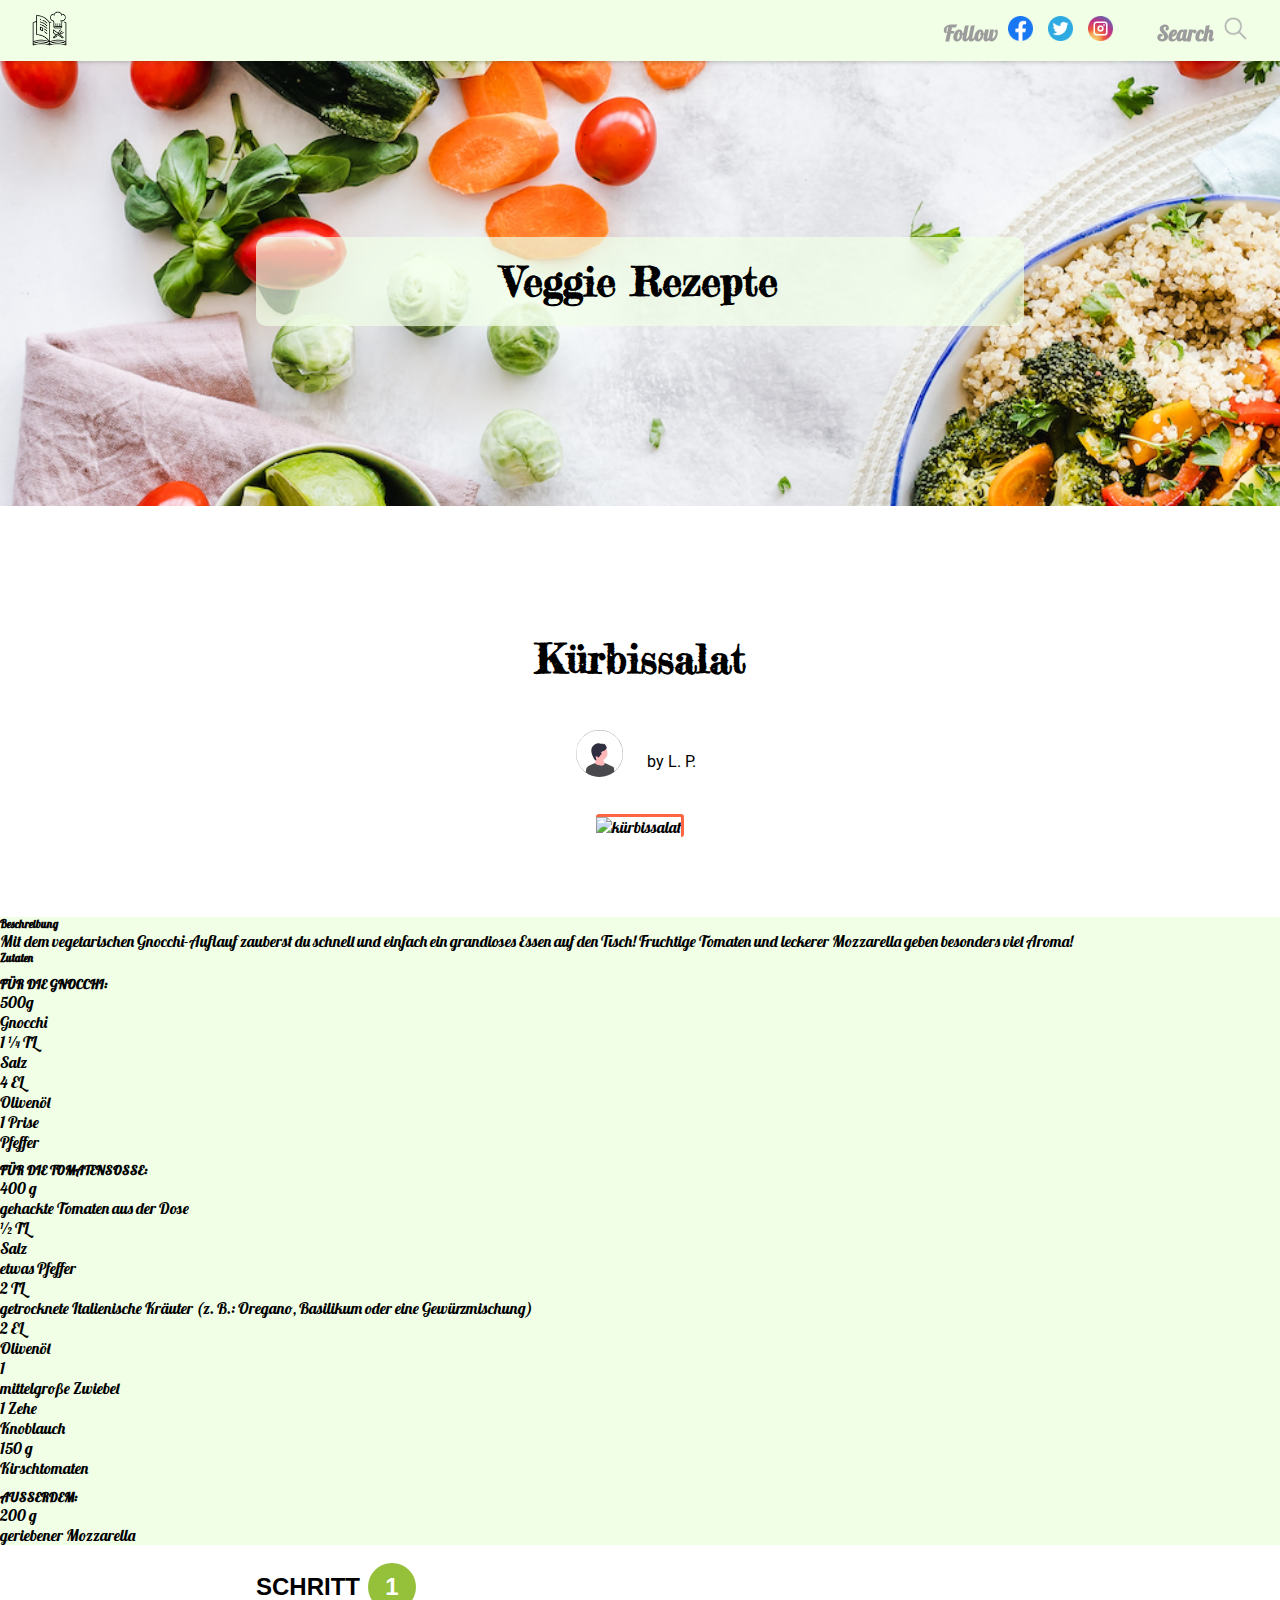
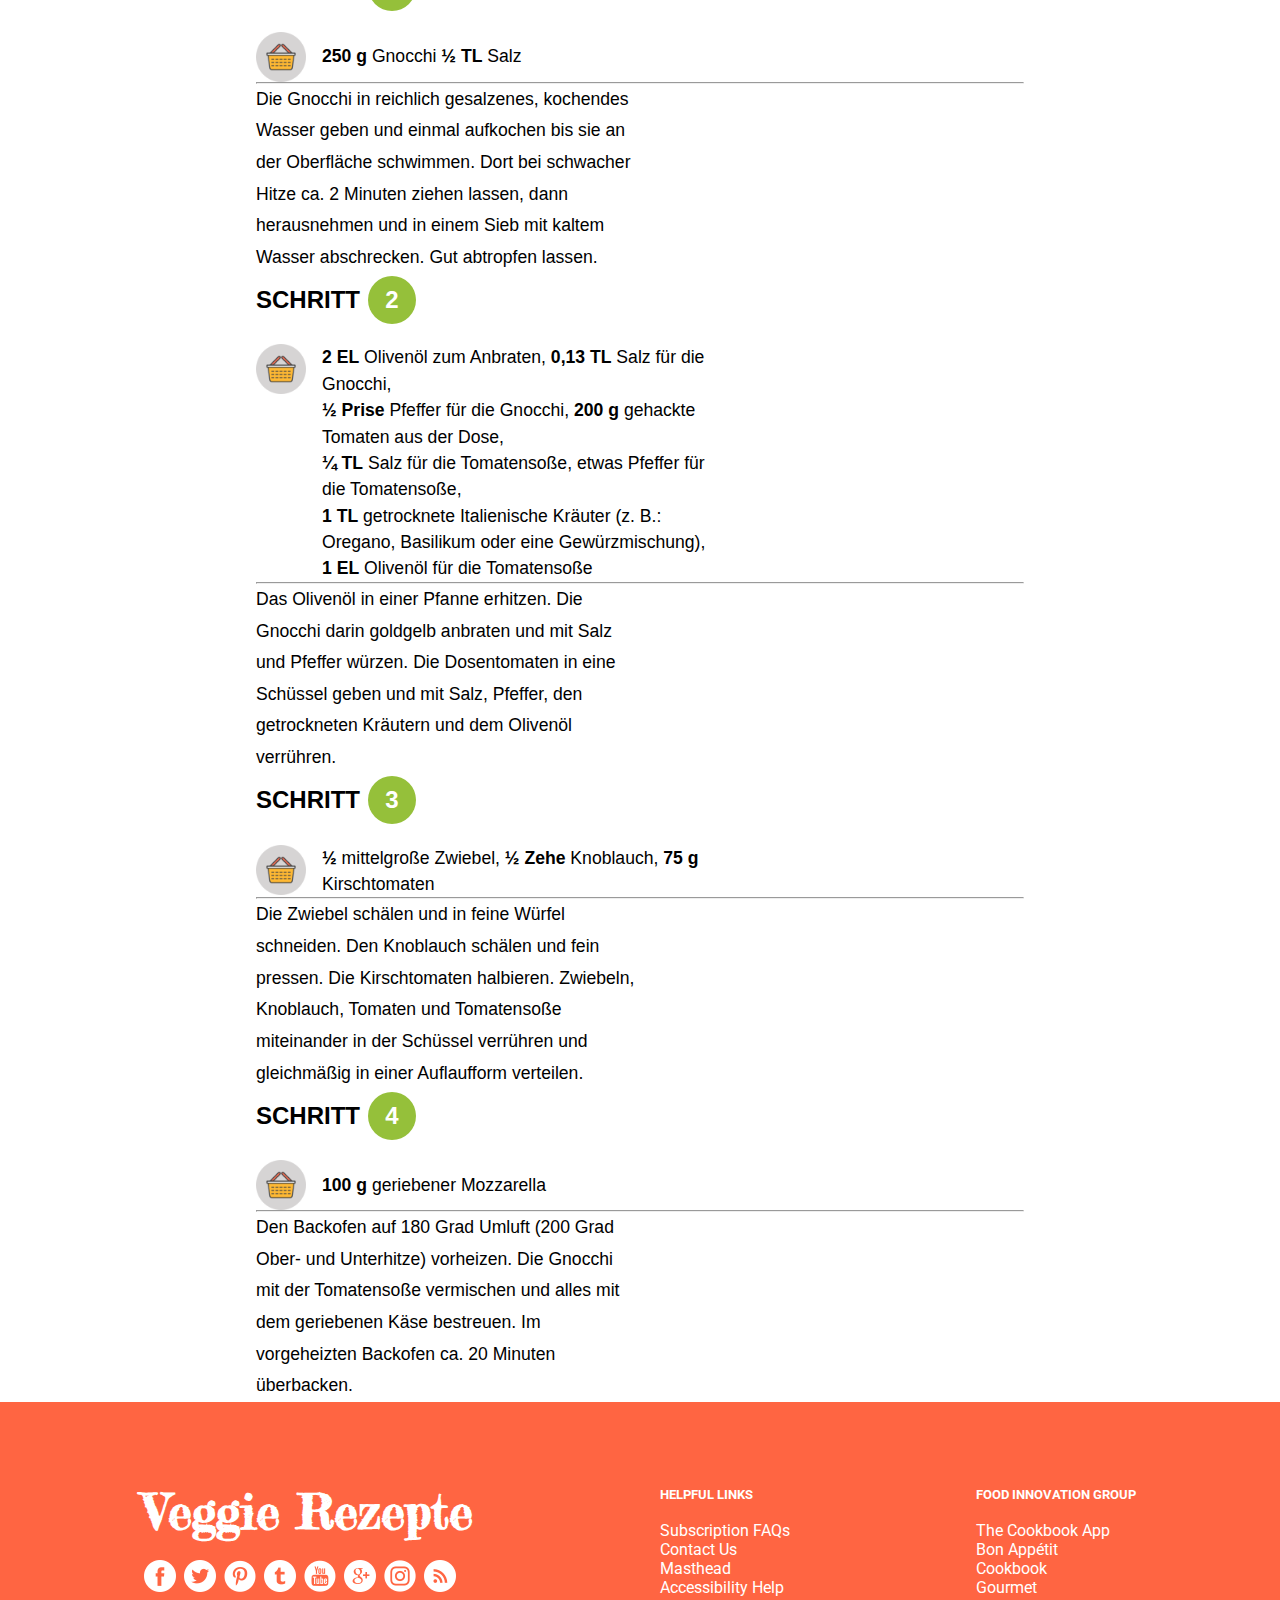
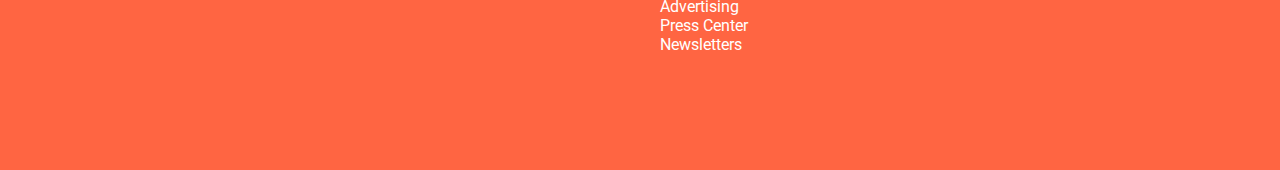
==== commit b07786d8: "navi corrections" ====
--- a/rezept1.html
+++ b/rezept1.html
@@ -1,12 +1,8 @@
 <!DOCTYPE html>
 <html lang="en">
   <head>
-    <link
-      href="https://cdn.jsdelivr.net/npm/bootstrap@5.3.0-alpha2/dist/css/bootstrap.min.css"
-      rel="stylesheet"
-      integrity="sha384-aFq/bzH65dt+w6FI2ooMVUpc+21e0SRygnTpmBvdBgSdnuTN7QbdgL+OapgHtvPp"
-      crossorigin="anonymous"
-    />
+    <link href="https://cdn.jsdelivr.net/npm/bootstrap@5.3.0-alpha2/dist/css/bootstrap.min.css" rel="stylesheet"
+      integrity="sha384-aFq/bzH65dt+w6FI2ooMVUpc+21e0SRygnTpmBvdBgSdnuTN7QbdgL+OapgHtvPp" crossorigin="anonymous" />
     <meta charset="UTF-8" />
     <meta http-equiv="X-UA-Compatible" content="IE=edge" />
     <meta name="viewport" content="width=device-width, initial-scale=1.0" />
@@ -14,47 +10,28 @@
     <title>Cookbook</title>
     <link rel="preconnect" href="https://fonts.googleapis.com" />
     <link rel="preconnect" href="https://fonts.gstatic.com" crossorigin />
-    <link
-      href="https://fonts.googleapis.com/css2?family=Barlow+Condensed:ital,wght@0,200;1,200&family=Barlow:ital,wght@0,100;0,200;0,400;0,700;0,800;1,700&family=Dosis:wght@200;300;400;700&family=PT+Sans:wght@400;700&family=Patrick+Hand&family=Roboto:wght@100;300;400;700&display=swap"
-      rel="stylesheet"
-    />
-    <link
-      href="https://fonts.googleapis.com/css2?family=Alkatra:wght@500&family=Fredericka+the+Great&family=Lobster&family=Roboto&family=Source+Serif+Pro&display=swap"
-      rel="stylesheet"
-    />
+    <link href="https://fonts.googleapis.com/css2?family=Barlow+Condensed:ital,wght@0,200;1,200&family=Barlow:ital,wght@0,100;0,200;0,400;0,700;0,800;1,700&family=Dosis:wght@200;300;400;700&family=PT+Sans:wght@400;700&family=Patrick+Hand&family=Roboto:wght@100;300;400;700&display=swap" rel="stylesheet">
+    <link href="https://fonts.googleapis.com/css2?family=Alkatra:wght@500&family=Fredericka+the+Great&family=Lobster&family=Roboto&family=Source+Serif+Pro&display=swap" rel="stylesheet">
   </head>
 
   <body>
     <header>
       <nav>
         <div class="nav-left">
-          <img src="img/cookbook.png" alt="logo" height="35" width="35" />
+          <a href="index.html"><img src="img/cookbook.png" alt="logo" height="35" width="35" /></a>
         </div>
         <div class="nav-right">
           <h6>
-            Follow  <a href="https://www.facebook.com/" target="_blank"
-              ><img
-                src="img/facebook-logo-2019.png"
-                alt="fblogo"
-                height="25"
-                width="25" /></a
-            >  
-            <a href="https://www.twitter.com/" target="_blank"
-              ><img
-                src="img/twitter.png"
-                alt="twlogo"
-                height="25"
-                width="25" /></a
-            >  
-            <a href="https://www.instagram.com/" target="_blank"
-              ><img src="img/instagram.png" alt="iglogo" height="25" width="25"
-            /></a>
+            <a href="#" onclick="dontFollow()">Follow</a>  <a href="https://www.facebook.com/" target="_blank"><img src="img/facebook-logo-2019.png" alt="fblogo"
+                height="25" width="25" /></a>  
+            <a href="https://www.twitter.com/" target="_blank"><img src="img/twitter.png" alt="twlogo" height="25"
+                width="25" /></a>  
+            <a href="https://www.instagram.com/" target="_blank"><img src="img/instagram.png" alt="iglogo" height="25"
+                width="25" /></a>
           </h6>
           <h6>
-            <a href="#search"
-              >Search 
-              <img src="img/search.png" alt="searchicon" height="25" width="25"
-            /></a>
+            <a href="#search" onclick="showError()">Search 
+              <img src="img/search.png" alt="searchicon" height="25" width="25" /></a>
           </h6>
         </div>
       </nav>
@@ -375,5 +352,6 @@
         </div>
       </div>
     </footer>
+    <script src="script.js"></script>
   </body>
 </html>
--- a/style.css
+++ b/style.css
@@ -31,8 +31,8 @@
   font-size: 15px;
 }
 
-/* Styling for Nav, Header & Footer */
-nav {
+ /* Styling for Nav, Header & Footer */
+ nav {
   display: flex;
   justify-content: space-between;
   background-color: #f1ffe7;
@@ -62,12 +62,12 @@
   display: flex;
   justify-content: space-between;
   width: 19rem;
-  color: black;
+  color: rgb(156, 156, 156);
 }
 
 .nav-right a {
   text-decoration: none;
-  color: black;
+  color: rgb(156, 156, 156);
 }
 
 .nav-right a:hover {
@@ -76,9 +76,7 @@
 }
 
 .nav-right h6 {
-  font-size: 0.7rem;
-  font-family: "Roboto", sans-serif;
-  color: black;
+  font-size: 1.3rem;
 }
 
 /* End styling for Nav, Header & Footer */
@@ -112,6 +110,11 @@
   flex-wrap: wrap;
   align-items: flex-start;
   padding: 15vh 10vw 0 10vw;
+}
+
+#kürbis-figure {
+  flex: 1;
+  width: 60%;
 }
 
 #kürbis-hs {
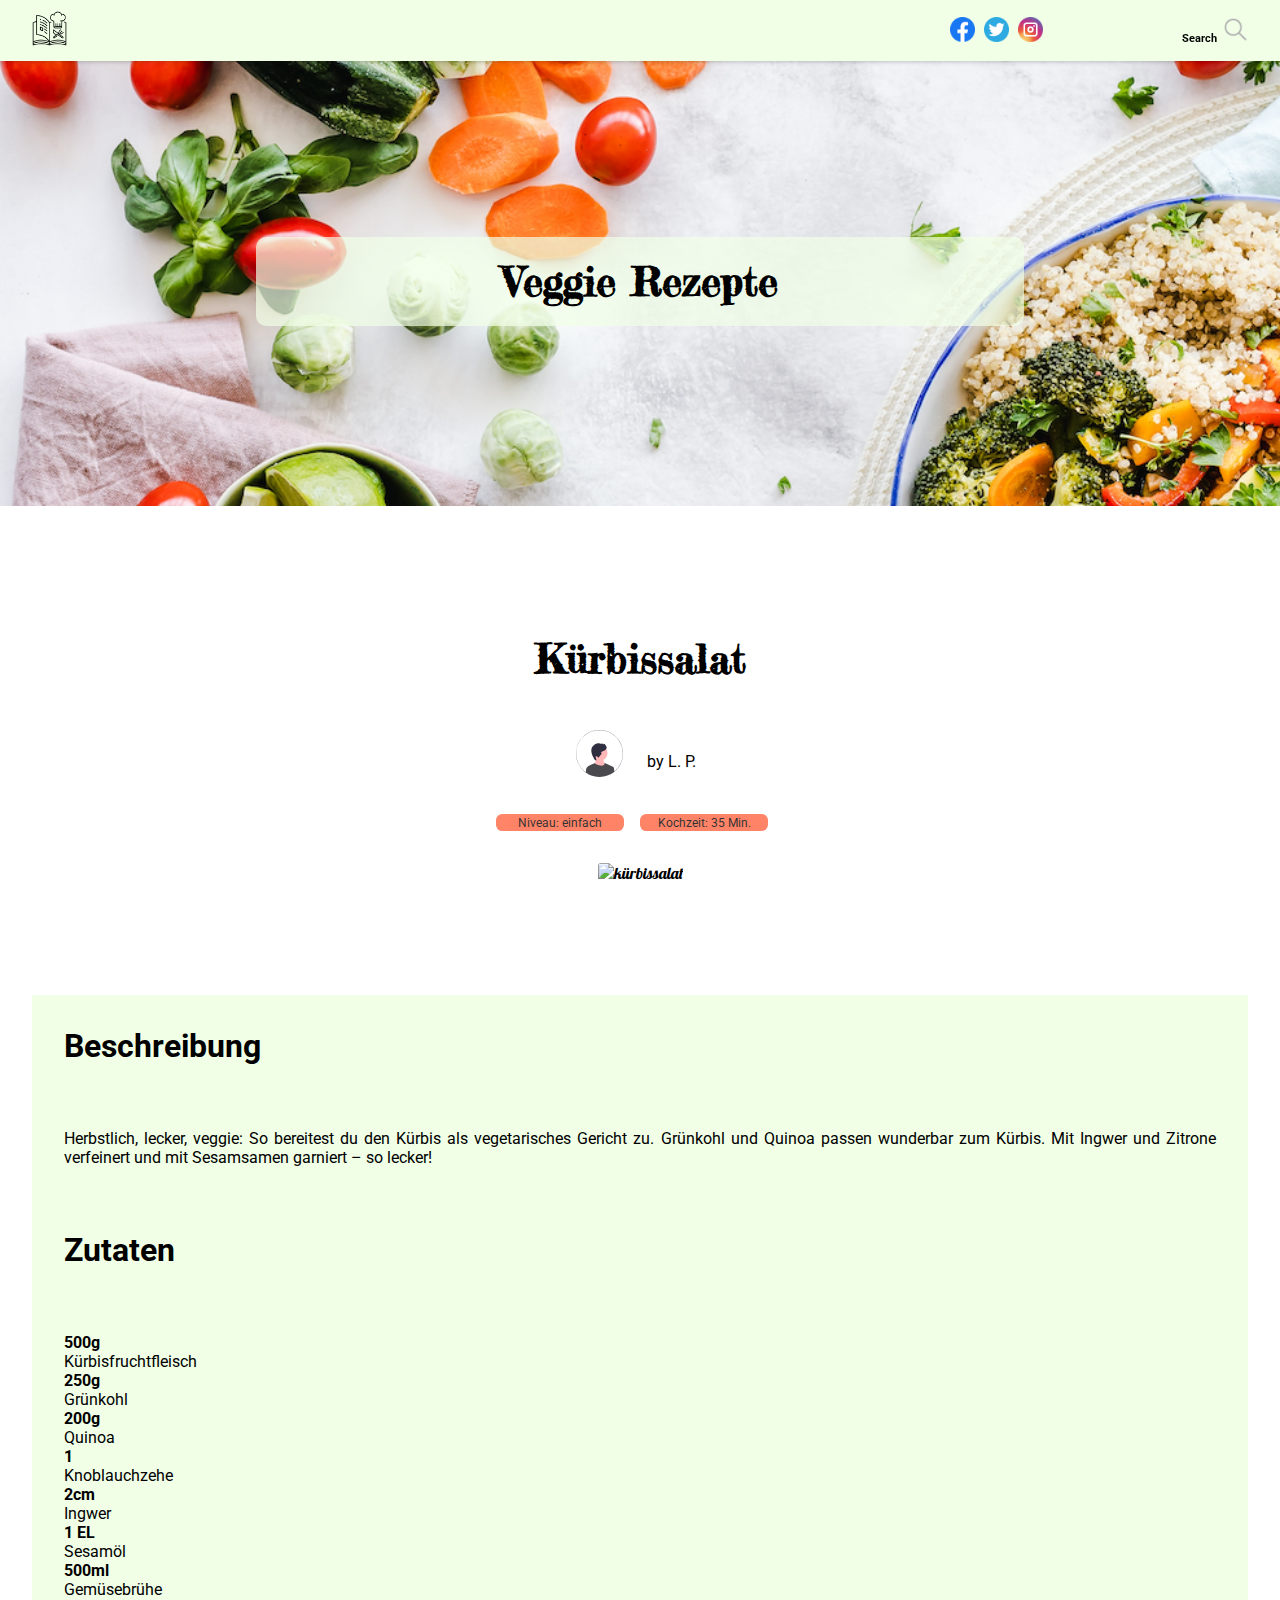
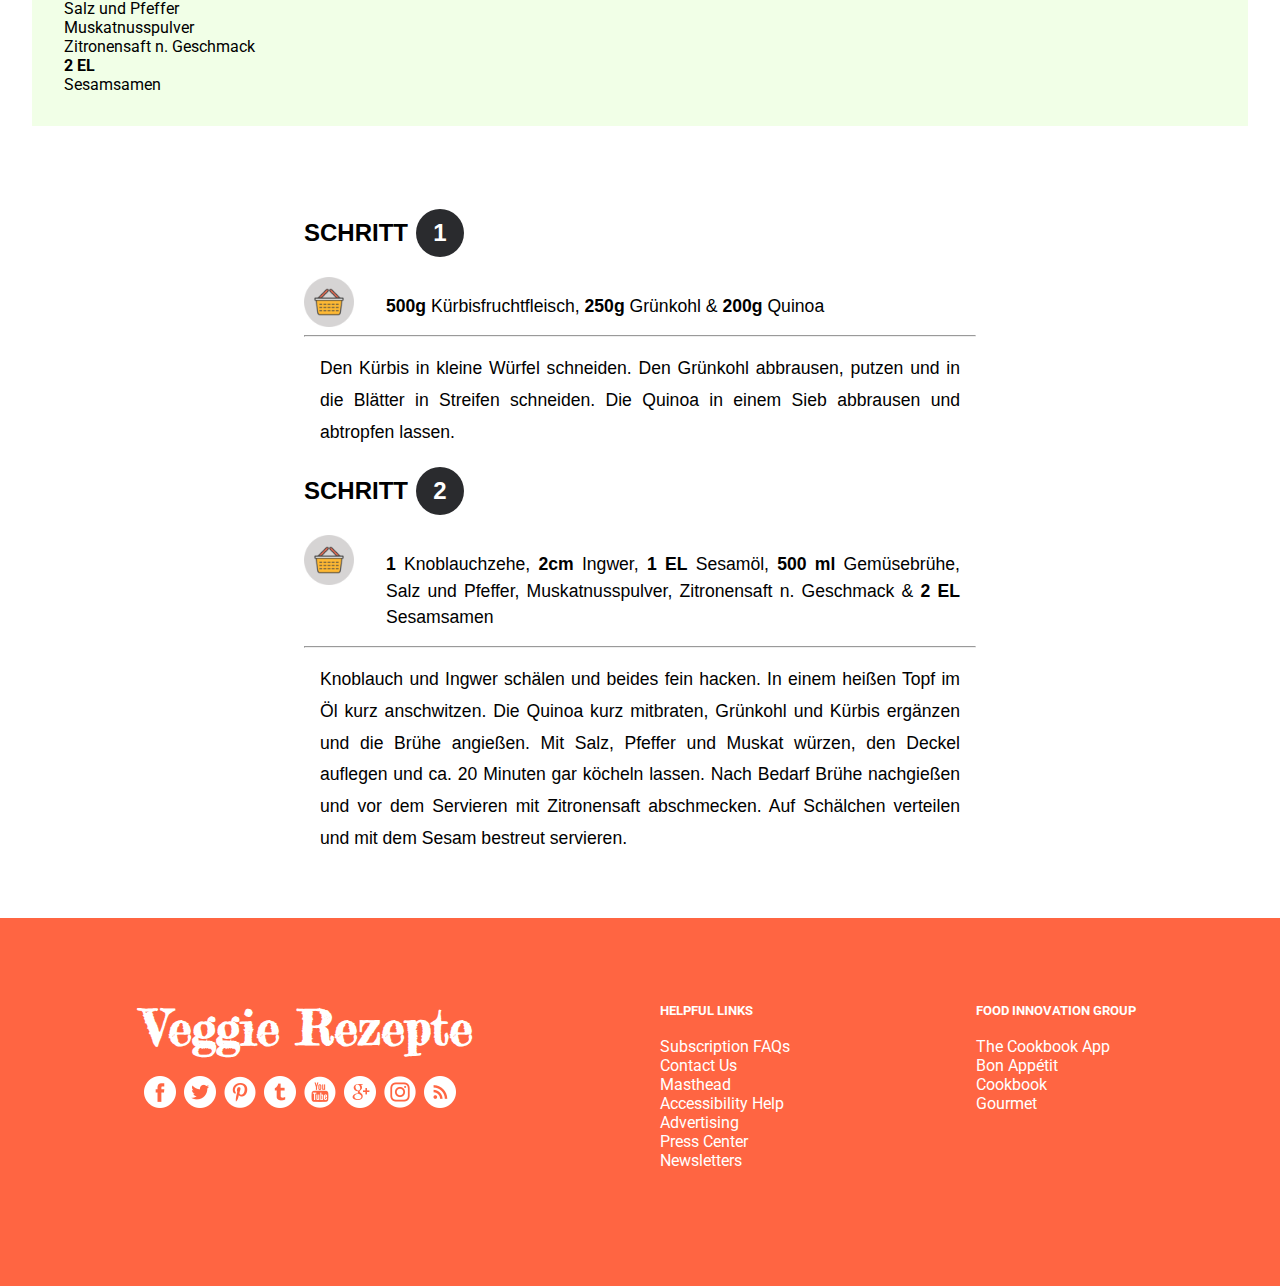
==== commit dbd8fcb1: "updated unterseiten mit html & css" ====
--- a/rezept1.html
+++ b/rezept1.html
@@ -1,8 +1,12 @@
 <!DOCTYPE html>
 <html lang="en">
   <head>
-    <link href="https://cdn.jsdelivr.net/npm/bootstrap@5.3.0-alpha2/dist/css/bootstrap.min.css" rel="stylesheet"
-      integrity="sha384-aFq/bzH65dt+w6FI2ooMVUpc+21e0SRygnTpmBvdBgSdnuTN7QbdgL+OapgHtvPp" crossorigin="anonymous" />
+    <link
+      href="https://cdn.jsdelivr.net/npm/bootstrap@5.3.0-alpha2/dist/css/bootstrap.min.css"
+      rel="stylesheet"
+      integrity="sha384-aFq/bzH65dt+w6FI2ooMVUpc+21e0SRygnTpmBvdBgSdnuTN7QbdgL+OapgHtvPp"
+      crossorigin="anonymous"
+    />
     <meta charset="UTF-8" />
     <meta http-equiv="X-UA-Compatible" content="IE=edge" />
     <meta name="viewport" content="width=device-width, initial-scale=1.0" />
@@ -10,28 +14,47 @@
     <title>Cookbook</title>
     <link rel="preconnect" href="https://fonts.googleapis.com" />
     <link rel="preconnect" href="https://fonts.gstatic.com" crossorigin />
-    <link href="https://fonts.googleapis.com/css2?family=Barlow+Condensed:ital,wght@0,200;1,200&family=Barlow:ital,wght@0,100;0,200;0,400;0,700;0,800;1,700&family=Dosis:wght@200;300;400;700&family=PT+Sans:wght@400;700&family=Patrick+Hand&family=Roboto:wght@100;300;400;700&display=swap" rel="stylesheet">
-    <link href="https://fonts.googleapis.com/css2?family=Alkatra:wght@500&family=Fredericka+the+Great&family=Lobster&family=Roboto&family=Source+Serif+Pro&display=swap" rel="stylesheet">
+    <link
+      href="https://fonts.googleapis.com/css2?family=Barlow+Condensed:ital,wght@0,200;1,200&family=Barlow:ital,wght@0,100;0,200;0,400;0,700;0,800;1,700&family=Dosis:wght@200;300;400;700&family=PT+Sans:wght@400;700&family=Patrick+Hand&family=Roboto:wght@100;300;400;700&display=swap"
+      rel="stylesheet"
+    />
+    <link
+      href="https://fonts.googleapis.com/css2?family=Alkatra:wght@500&family=Fredericka+the+Great&family=Lobster&family=Roboto&family=Source+Serif+Pro&display=swap"
+      rel="stylesheet"
+    />
   </head>
 
   <body>
     <header>
       <nav>
         <div class="nav-left">
-          <a href="index.html"><img src="img/cookbook.png" alt="logo" height="35" width="35" /></a>
+          <img src="img/cookbook.png" alt="logo" height="35" width="35" />
         </div>
         <div class="nav-right">
           <h6>
-            <a href="#" onclick="dontFollow()">Follow</a>  <a href="https://www.facebook.com/" target="_blank"><img src="img/facebook-logo-2019.png" alt="fblogo"
-                height="25" width="25" /></a>  
-            <a href="https://www.twitter.com/" target="_blank"><img src="img/twitter.png" alt="twlogo" height="25"
-                width="25" /></a>  
-            <a href="https://www.instagram.com/" target="_blank"><img src="img/instagram.png" alt="iglogo" height="25"
-                width="25" /></a>
+              <a href="https://www.facebook.com/" target="_blank"
+              ><img
+                src="img/facebook-logo-2019.png"
+                alt="fblogo"
+                height="25"
+                width="25" /></a
+            >  
+            <a href="https://www.twitter.com/" target="_blank"
+              ><img
+                src="img/twitter.png"
+                alt="twlogo"
+                height="25"
+                width="25" /></a
+            >  
+            <a href="https://www.instagram.com/" target="_blank"
+              ><img src="img/instagram.png" alt="iglogo" height="25" width="25"
+            /></a>
           </h6>
           <h6>
-            <a href="#search" onclick="showError()">Search 
-              <img src="img/search.png" alt="searchicon" height="25" width="25" /></a>
+            <a href="#search"
+              >Search 
+              <img src="img/search.png" alt="searchicon" height="25" width="25"
+            /></a>
           </h6>
         </div>
       </nav>
@@ -46,6 +69,10 @@
           <img src="img/male_autor.svg" class="avatar-autor" alt="male autor" />
           <p class="autor-name">by L. P.</p>
         </div>
+        <div class="niveau">
+          <p class="niveau-us">Niveau: einfach</p>
+          <p class="niveau-us">Kochzeit: 35 Min.</p>
+        </div>
         <div>
           <div class="img-bg">
             <img
@@ -61,70 +88,70 @@
           <div class="col-5">
             <h3 class="recipeH">Beschreibung</h3>
             <p class="desc">
-              Mit dem vegetarischen Gnocchi-Auflauf zauberst du schnell und
-              einfach ein grandioses Essen auf den Tisch! Fruchtige Tomaten und
-              leckerer Mozzarella geben besonders viel Aroma!
+              Herbstlich, lecker, veggie: So bereitest du den Kürbis als
+              vegetarisches Gericht zu. Grünkohl und Quinoa passen wunderbar zum
+              Kürbis. Mit Ingwer und Zitrone verfeinert und mit Sesamsamen
+              garniert – so lecker!
             </p>
           </div>
           <div class="col-5">
             <h3 class="recipeH">Zutaten</h3>
             <div class="container">
-              <div class="row">
-                <div class="col px-0">
-                  <h5 class="ingredientH">Für die Gnocchi:</h5>
-                </div>
-              </div>
+              <div class="row"></div>
               <div class="row">
                 <div class="col-5 col-sm-4 col-md-3 px-0">
                   <span class="quantity">500g</span>
                 </div>
                 <div class="col px-0">
-                  <span class="ingredient">Gnocchi</span>
-                </div>
-              </div>
-              <div class="row">
-                <div class="col-5 col-sm-4 col-md-3 px-0">
-                  <span class="quantity">1 &frac14; TL</span>
-                </div>
-                <div class="col px-0">
-                  <span class="ingredient">Salz</span>
-                </div>
-              </div>
-              <div class="row">
-                <div class="col-5 col-sm-4 col-md-3 px-0">
-                  <span class="quantity">4 EL</span>
-                </div>
-                <div class="col px-0">
-                  <span class="ingredient">Olivenöl</span>
-                </div>
-              </div>
-              <div class="row">
-                <div class="col-5 col-sm-4 col-md-3 px-0">
-                  <span class="quantity">1 Prise</span>
-                </div>
-                <div class="col px-0">
-                  <span class="ingredient">Pfeffer</span>
-                </div>
-              </div>
-              <div class="row">
-                <div class="col px-0">
-                  <h5 class="ingredientH">Für die Tomatensosse:</h5>
-                </div>
-              </div>
-              <div class="row">
-                <div class="col-5 col-sm-4 col-md-3 px-0">
-                  <span class="quantity">400 g</span>
-                </div>
-                <div class="col px-0">
-                  <span class="ingredient">gehackte Tomaten aus der Dose</span>
-                </div>
-              </div>
-              <div class="row">
-                <div class="col-5 col-sm-4 col-md-3 px-0">
-                  <span class="quantity">&frac12; TL</span>
-                </div>
-                <div class="col px-0">
-                  <span class="ingredient">Salz</span>
+                  <span class="ingredient"> Kürbisfruchtfleisch</span>
+                </div>
+              </div>
+              <div class="row">
+                <div class="col-5 col-sm-4 col-md-3 px-0">
+                  <span class="quantity">250g</span>
+                </div>
+                <div class="col px-0">
+                  <span class="ingredient">Grünkohl</span>
+                </div>
+              </div>
+              <div class="row">
+                <div class="col-5 col-sm-4 col-md-3 px-0">
+                  <span class="quantity">200g</span>
+                </div>
+                <div class="col px-0">
+                  <span class="ingredient">Quinoa</span>
+                </div>
+              </div>
+              <div class="row">
+                <div class="col-5 col-sm-4 col-md-3 px-0">
+                  <span class="quantity">1</span>
+                </div>
+                <div class="col px-0">
+                  <span class="ingredient">Knoblauchzehe</span>
+                </div>
+              </div>
+              <div class="row">
+                <div class="col-5 col-sm-4 col-md-3 px-0">
+                  <span class="quantity">2cm</span>
+                </div>
+                <div class="col px-0">
+                  <span class="ingredient">Ingwer</span>
+                </div>
+              </div>
+              <div class="row">
+                <div class="col-5 col-sm-4 col-md-3 px-0">
+                  <span class="quantity">1 EL</span>
+                </div>
+                <div class="col px-0">
+                  <span class="ingredient">Sesamöl</span>
+                </div>
+              </div>
+              <div class="row">
+                <div class="col-5 col-sm-4 col-md-3 px-0">
+                  <span class="quantity">500ml</span>
+                </div>
+                <div class="col px-0">
+                  <span class="ingredient">Gemüsebrühe</span>
                 </div>
               </div>
               <div class="row">
@@ -132,16 +159,23 @@
                   <span class="quantity"></span>
                 </div>
                 <div class="col px-0">
-                  <span class="ingredient">etwas Pfeffer</span>
-                </div>
-              </div>
-              <div class="row">
-                <div class="col-5 col-sm-4 col-md-3 px-0">
-                  <span class="quantity">2 TL</span>
-                </div>
-                <div class="col px-0">
-                  <span class="ingredient">getrocknete Italienische Kräuter (z. B.: Oregano, Basilikum
-                    oder eine Gewürzmischung)</span>
+                  <span class="ingredient">Salz und Pfeffer</span>
+                </div>
+              </div>
+              <div class="row">
+                <div class="col-5 col-sm-4 col-md-3 px-0">
+                  <span class="quantity"></span>
+                </div>
+                <div class="col px-0">
+                  <span class="ingredient">Muskatnusspulver</span>
+                </div>
+              </div>
+              <div class="row">
+                <div class="col-5 col-sm-4 col-md-3 px-0">
+                  <span class="quantity"></span>
+                </div>
+                <div class="col px-0">
+                  <span class="ingredient">Zitronensaft n. Geschmack</span>
                 </div>
               </div>
               <div class="row">
@@ -149,44 +183,7 @@
                   <span class="quantity">2 EL</span>
                 </div>
                 <div class="col px-0">
-                  <span class="ingredient">Olivenöl</span>
-                </div>
-              </div>
-              <div class="row">
-                <div class="col-5 col-sm-4 col-md-3 px-0">
-                  <span class="quantity">1</span>
-                </div>
-                <div class="col px-0">
-                  <span class="ingredient">mittelgroße Zwiebel</span>
-                </div>
-              </div>
-              <div class="row">
-                <div class="col-5 col-sm-4 col-md-3 px-0">
-                  <span class="quantity">1 Zehe</span>
-                </div>
-                <div class="col px-0">
-                  <span class="ingredient">Knoblauch</span>
-                </div>
-              </div>
-              <div class="row">
-                <div class="col-5 col-sm-4 col-md-3 px-0">
-                  <span class="quantity">150 g</span>
-                </div>
-                <div class="col px-0">
-                  <span class="ingredient">Kirschtomaten</span>
-                </div>
-              </div>
-              <div class="row">
-                <div class="col px-0">
-                  <h5 class="ingredientH">Außerdem:</h5>
-                </div>
-              </div>
-              <div class="row">
-                <div class="col-5 col-sm-4 col-md-3 px-0">
-                  <span class="quantity">200 g</span>
-                </div>
-                <div class="col px-0">
-                  <span class="ingredient">geriebener Mozzarella</span>
+                  <span class="ingredient">Sesamsamen</span>
                 </div>
               </div>
             </div>
@@ -197,27 +194,6 @@
         <div class="steps-wrapper">
           <span class="step">SCHRITT</span>
           <span class="step-number">1</span>
-        </div>
-        <br />
-        <div class="ingredients">
-          <img
-            src="img/basket.png"
-            height="50"
-            width="50"
-            alt="shopping basket"
-          />
-          <p><strong>250 g</strong> Gnocchi<strong> ½ TL</strong> Salz</p>
-        </div>
-        <hr />
-        <p>
-          Die Gnocchi in reichlich gesalzenes, kochendes Wasser geben und einmal
-          aufkochen bis sie an der Oberfläche schwimmen. Dort bei schwacher
-          Hitze ca. 2 Minuten ziehen lassen, dann herausnehmen und in einem Sieb
-          mit kaltem Wasser abschrecken. Gut abtropfen lassen.
-        </p>
-        <div class="steps-wrapper">
-          <span class="step">SCHRITT</span>
-          <span class="step-number">2</span>
         </div>
         <br />
         <div class="ingredients">
@@ -228,27 +204,22 @@
             alt="shopping basket"
           />
           <p>
-            <strong> 2 EL</strong> Olivenöl zum Anbraten,
-            <strong>0,13 TL</strong> Salz für die Gnocchi,<br />
-            <strong>½ Prise</strong> Pfeffer für die Gnocchi,
-            <strong>200 g</strong> gehackte Tomaten aus der Dose,<br />
-            <strong>¼ TL</strong> Salz für die Tomatensoße, etwas Pfeffer für
-            die Tomatensoße,<br />
-            <strong>1 TL</strong> getrocknete Italienische Kräuter (z. B.:
-            Oregano, Basilikum oder eine Gewürzmischung),<br />
-            <strong>1 EL</strong> Olivenöl für die Tomatensoße
+            <strong>500g</strong>
+            Kürbisfruchtfleisch,<strong> 250g </strong> Grünkohl &<strong>
+              200g</strong
+            >
+            Quinoa
           </p>
         </div>
         <hr />
         <p>
-          Das Olivenöl in einer Pfanne erhitzen. Die Gnocchi darin goldgelb
-          anbraten und mit Salz und Pfeffer würzen. Die Dosentomaten in eine
-          Schüssel geben und mit Salz, Pfeffer, den getrockneten Kräutern und
-          dem Olivenöl verrühren.
+          Den Kürbis in kleine Würfel schneiden. Den Grünkohl abbrausen, putzen
+          und in die Blätter in Streifen schneiden. Die Quinoa in einem Sieb
+          abbrausen und abtropfen lassen.
         </p>
         <div class="steps-wrapper">
           <span class="step">SCHRITT</span>
-          <span class="step-number">3</span>
+          <span class="step-number">2</span>
         </div>
         <br />
         <div class="ingredients">
@@ -259,38 +230,22 @@
             alt="shopping basket"
           />
           <p>
-            <strong>½</strong> mittelgroße Zwiebel,
-            <strong>½ Zehe</strong> Knoblauch,
-            <strong>75 g</strong> Kirschtomaten
+            <strong>1 </strong> Knoblauchzehe,<strong> 2cm</strong> Ingwer,
+            <strong>1 EL</strong> Sesamöl, <strong>500 ml</strong> Gemüsebrühe,
+            <strong></strong> Salz und Pfeffer,
+            <strong></strong> Muskatnusspulver, <strong></strong> Zitronensaft
+            n. Geschmack & <strong>2 EL</strong> Sesamsamen<br />
           </p>
         </div>
         <hr />
         <p>
-          Die Zwiebel schälen und in feine Würfel schneiden. Den Knoblauch
-          schälen und fein pressen. Die Kirschtomaten halbieren. Zwiebeln,
-          Knoblauch, Tomaten und Tomatensoße miteinander in der Schüssel
-          verrühren und gleichmäßig in einer Auflaufform verteilen.
-        </p>
-        <div class="steps-wrapper">
-          <span class="step">SCHRITT</span>
-          <span class="step-number">4</span>
-        </div>
-        <br />
-        <div class="ingredients">
-          <img
-            src="img/basket.png"
-            height="50"
-            width="50"
-            alt="shopping basket"
-          />
-          <p><strong>100 g</strong> geriebener Mozzarella</p>
-        </div>
-        <hr />
-        <p>
-          Den Backofen auf 180 Grad Umluft (200 Grad Ober- und Unterhitze)
-          vorheizen. Die Gnocchi mit der Tomatensoße vermischen und alles mit
-          dem geriebenen Käse bestreuen. Im vorgeheizten Backofen ca. 20 Minuten
-          überbacken.
+          Knoblauch und Ingwer schälen und beides fein hacken. In einem heißen
+          Topf im Öl kurz anschwitzen. Die Quinoa kurz mitbraten, Grünkohl und
+          Kürbis ergänzen und die Brühe angießen. Mit Salz, Pfeffer und Muskat
+          würzen, den Deckel auflegen und ca. 20 Minuten gar köcheln lassen.
+          Nach Bedarf Brühe nachgießen und vor dem Servieren mit Zitronensaft
+          abschmecken. Auf Schälchen verteilen und mit dem Sesam bestreut
+          servieren.
         </p>
       </article>
     </main>
@@ -352,6 +307,5 @@
         </div>
       </div>
     </footer>
-    <script src="script.js"></script>
   </body>
 </html>
--- a/style.css
+++ b/style.css
@@ -23,7 +23,7 @@
 }
 
 h3 {
-  font-size: 0.7em;
+  font-size: 2rem;
 }
 
 h4 {
@@ -31,8 +31,8 @@
   font-size: 15px;
 }
 
- /* Styling for Nav, Header & Footer */
- nav {
+/* Styling for Nav, Header & Footer */
+nav {
   display: flex;
   justify-content: space-between;
   background-color: #f1ffe7;
@@ -62,12 +62,12 @@
   display: flex;
   justify-content: space-between;
   width: 19rem;
-  color: rgb(156, 156, 156);
+  color: black;
 }
 
 .nav-right a {
   text-decoration: none;
-  color: rgb(156, 156, 156);
+  color: black;
 }
 
 .nav-right a:hover {
@@ -76,7 +76,9 @@
 }
 
 .nav-right h6 {
-  font-size: 1.3rem;
+  font-size: 0.7rem;
+  font-family: "Roboto", sans-serif;
+  color: black;
 }
 
 /* End styling for Nav, Header & Footer */
@@ -110,11 +112,6 @@
   flex-wrap: wrap;
   align-items: flex-start;
   padding: 15vh 10vw 0 10vw;
-}
-
-#kürbis-figure {
-  flex: 1;
-  width: 60%;
 }
 
 #kürbis-hs {
@@ -185,6 +182,7 @@
   display: grid;
   grid-template-columns: 1fr 1fr 1fr;
   column-gap: 3.5rem;
+  justify-content: center;
 }
 
 .rezept-container img:hover {
@@ -214,12 +212,6 @@
   border-radius: 3px;
 }
 
-.box1:hover,
-.box2:hover,
-.box3:hover {
-  box-shadow: 0 0 1px 5px #ff6542;
-}
-
 .box4,
 .box5,
 .box6 {
@@ -231,18 +223,15 @@
   font-size: 18px;
   color: black;
   width: 100%;
-  /* border: 0.5px solid #f1ffe7; */
   padding: 0.8rem;
 }
 
 .kürbis-p2 {
   display: flex;
-  flex-direction: column;
-  justify-content: center;
-  font-family: "Barlow", sans-serif;
-  font-family: "Roboto", sans-serif;
-  color: black;
-  /* border: 0.5px solid #f1ffe7; */
+  flex-direction: row;
+  font-family: "Barlow", sans-serif;
+  font-family: "Roboto", sans-serif;
+  color: black;
   background-color: #ff6542;
   font-size: 12px;
   padding: 0.1rem;
@@ -371,12 +360,27 @@
 }
 
 #kürbis-us {
-  width: 30%;
-  height: 70%;
+  width: 50%;
   border-radius: 3px;
-  border-color: #ff6542 #ff6542 white white;
-  border-style: solid solid solid solid;
-  border-width: 3px 3px 0px 0px;
+}
+
+.niveau {
+  display: flex;
+  flex-direction: row;
+  justify-content: center;
+}
+.niveau-us {
+  font-family: "Barlow", sans-serif;
+  font-family: "Roboto", sans-serif;
+  background-color: #ff6542;
+  font-size: 12px;
+  text-align: center;
+  padding: 0.1rem;
+  margin: 0rem 1rem 2rem 0rem;
+  opacity: 0.8;
+  color: black;
+  width: 8rem;
+  border-radius: 0.4rem;
 }
 
 /* background-color: #2a2b2e; */
@@ -403,20 +407,39 @@
 
 .recipe_desc .recipeH {
   /* background-color: pink; */
+  font-size: 2rem;
+  color: black;
+  font-family: "Roboto", sans-serif;
+  font-weight: bolder;
+  padding: 2rem;
 }
 
 .recipe_desc .desc {
   /* background-color: violet; */
+  font-family: "Barlow", sans-serif;
+  font-family: "Roboto", sans-serif;
+  padding: 2rem;
+  text-align: justify;
 }
 
 .recipe_desc .ingredientH {
   /* background-color: green; */
-  padding-top: 0.8em;
   text-transform: uppercase;
 }
-
+.container {
+  padding: 2rem;
+}
+.row {
+  font-family: "Barlow", sans-serif;
+  font-family: "Roboto", sans-serif;
+}
+.ingredientH {
+  margin: 0 auto;
+  margin: 0rem 0rem 1rem 0rem;
+}
 .recipe_desc .quantity {
   /* background-color: red; */
+  font-weight: 700;
 }
 
 .recipe_desc .ingredient {
@@ -427,17 +450,23 @@
 /* Steps Styling */
 
 .artsection-wrapper {
+  display: flex;
+  flex-direction: column;
+  justify-content: center;
   width: 60%;
   margin: 0 auto;
-  margin-top: 1rem;
   /* font-family: "Roboto", sans-serif; */
   font-family: "Lato", sans-serif;
+  padding: 3rem;
 }
 
 .artsection-wrapper p {
-  width: 50%;
+  text-align: justify;
+  width: 100%;
+  justify-content: center;
   line-height: 1.8;
   font-size: 1.1rem;
+  padding: 1rem;
 }
 
 .steps-wrapper {
@@ -457,7 +486,7 @@
 .step-number {
   width: 3rem;
   height: 3rem;
-  background: #95c03a;
+  background: #2a2b2e;
   color: #fff;
   display: flex;
   justify-content: center;
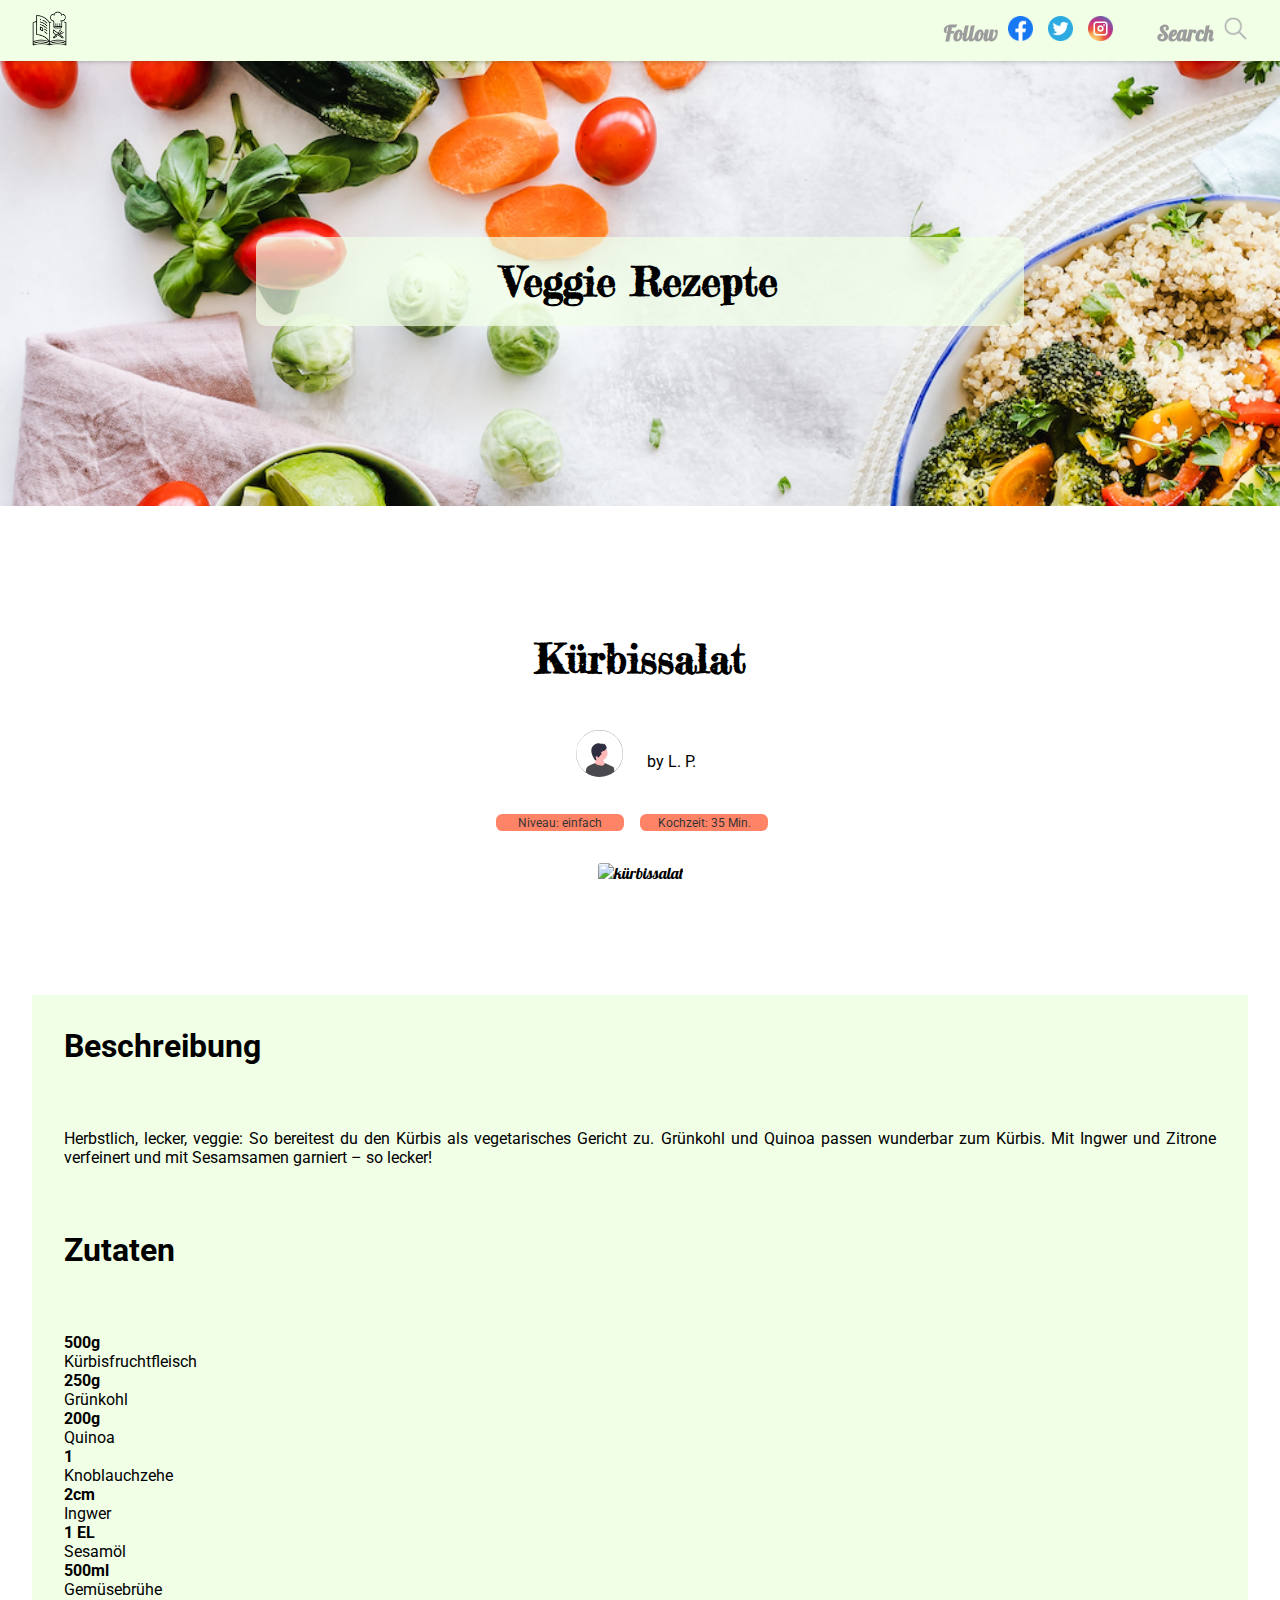
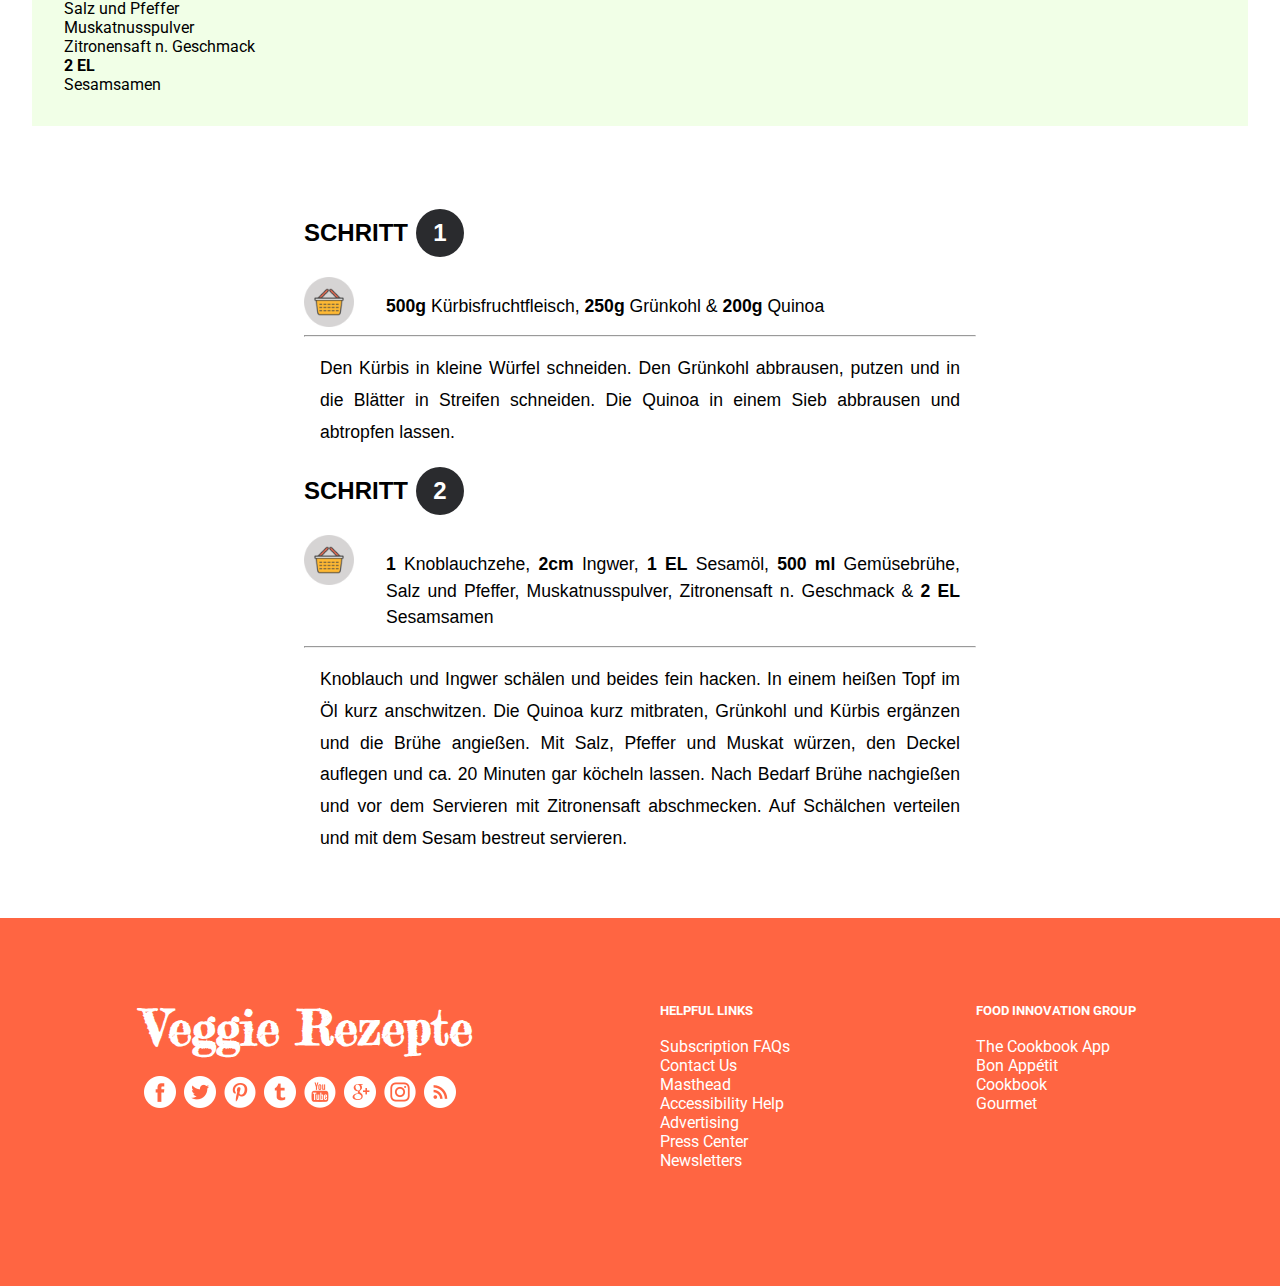
==== commit 33e34523: "design changed from main branch" ====
--- a/rezept1.html
+++ b/rezept1.html
@@ -1,12 +1,8 @@
 <!DOCTYPE html>
 <html lang="en">
   <head>
-    <link
-      href="https://cdn.jsdelivr.net/npm/bootstrap@5.3.0-alpha2/dist/css/bootstrap.min.css"
-      rel="stylesheet"
-      integrity="sha384-aFq/bzH65dt+w6FI2ooMVUpc+21e0SRygnTpmBvdBgSdnuTN7QbdgL+OapgHtvPp"
-      crossorigin="anonymous"
-    />
+    <link href="https://cdn.jsdelivr.net/npm/bootstrap@5.3.0-alpha2/dist/css/bootstrap.min.css" rel="stylesheet"
+      integrity="sha384-aFq/bzH65dt+w6FI2ooMVUpc+21e0SRygnTpmBvdBgSdnuTN7QbdgL+OapgHtvPp" crossorigin="anonymous" />
     <meta charset="UTF-8" />
     <meta http-equiv="X-UA-Compatible" content="IE=edge" />
     <meta name="viewport" content="width=device-width, initial-scale=1.0" />
@@ -14,47 +10,28 @@
     <title>Cookbook</title>
     <link rel="preconnect" href="https://fonts.googleapis.com" />
     <link rel="preconnect" href="https://fonts.gstatic.com" crossorigin />
-    <link
-      href="https://fonts.googleapis.com/css2?family=Barlow+Condensed:ital,wght@0,200;1,200&family=Barlow:ital,wght@0,100;0,200;0,400;0,700;0,800;1,700&family=Dosis:wght@200;300;400;700&family=PT+Sans:wght@400;700&family=Patrick+Hand&family=Roboto:wght@100;300;400;700&display=swap"
-      rel="stylesheet"
-    />
-    <link
-      href="https://fonts.googleapis.com/css2?family=Alkatra:wght@500&family=Fredericka+the+Great&family=Lobster&family=Roboto&family=Source+Serif+Pro&display=swap"
-      rel="stylesheet"
-    />
+    <link href="https://fonts.googleapis.com/css2?family=Barlow+Condensed:ital,wght@0,200;1,200&family=Barlow:ital,wght@0,100;0,200;0,400;0,700;0,800;1,700&family=Dosis:wght@200;300;400;700&family=PT+Sans:wght@400;700&family=Patrick+Hand&family=Roboto:wght@100;300;400;700&display=swap" rel="stylesheet">
+    <link href="https://fonts.googleapis.com/css2?family=Alkatra:wght@500&family=Fredericka+the+Great&family=Lobster&family=Roboto&family=Source+Serif+Pro&display=swap" rel="stylesheet">
   </head>
 
   <body>
     <header>
       <nav>
         <div class="nav-left">
-          <img src="img/cookbook.png" alt="logo" height="35" width="35" />
+          <a href="index.html"><img src="img/cookbook.png" alt="logo" height="35" width="35" /></a>
         </div>
         <div class="nav-right">
           <h6>
-              <a href="https://www.facebook.com/" target="_blank"
-              ><img
-                src="img/facebook-logo-2019.png"
-                alt="fblogo"
-                height="25"
-                width="25" /></a
-            >  
-            <a href="https://www.twitter.com/" target="_blank"
-              ><img
-                src="img/twitter.png"
-                alt="twlogo"
-                height="25"
-                width="25" /></a
-            >  
-            <a href="https://www.instagram.com/" target="_blank"
-              ><img src="img/instagram.png" alt="iglogo" height="25" width="25"
-            /></a>
+            <a href="#" onclick="dontFollow()">Follow</a>  <a href="https://www.facebook.com/" target="_blank"><img src="img/facebook-logo-2019.png" alt="fblogo"
+                height="25" width="25" /></a>  
+            <a href="https://www.twitter.com/" target="_blank"><img src="img/twitter.png" alt="twlogo" height="25"
+                width="25" /></a>  
+            <a href="https://www.instagram.com/" target="_blank"><img src="img/instagram.png" alt="iglogo" height="25"
+                width="25" /></a>
           </h6>
           <h6>
-            <a href="#search"
-              >Search 
-              <img src="img/search.png" alt="searchicon" height="25" width="25"
-            /></a>
+            <a href="#search" onclick="showError()">Search 
+              <img src="img/search.png" alt="searchicon" height="25" width="25" /></a>
           </h6>
         </div>
       </nav>
@@ -307,5 +284,6 @@
         </div>
       </div>
     </footer>
+    <script src="script.js"></script>
   </body>
 </html>
--- a/style.css
+++ b/style.css
@@ -31,8 +31,8 @@
   font-size: 15px;
 }
 
-/* Styling for Nav, Header & Footer */
-nav {
+ /* Styling for Nav, Header & Footer */
+ nav {
   display: flex;
   justify-content: space-between;
   background-color: #f1ffe7;
@@ -62,12 +62,12 @@
   display: flex;
   justify-content: space-between;
   width: 19rem;
-  color: black;
+  color: rgb(156, 156, 156);
 }
 
 .nav-right a {
   text-decoration: none;
-  color: black;
+  color: rgb(156, 156, 156);
 }
 
 .nav-right a:hover {
@@ -76,9 +76,7 @@
 }
 
 .nav-right h6 {
-  font-size: 0.7rem;
-  font-family: "Roboto", sans-serif;
-  color: black;
+  font-size: 1.3rem;
 }
 
 /* End styling for Nav, Header & Footer */
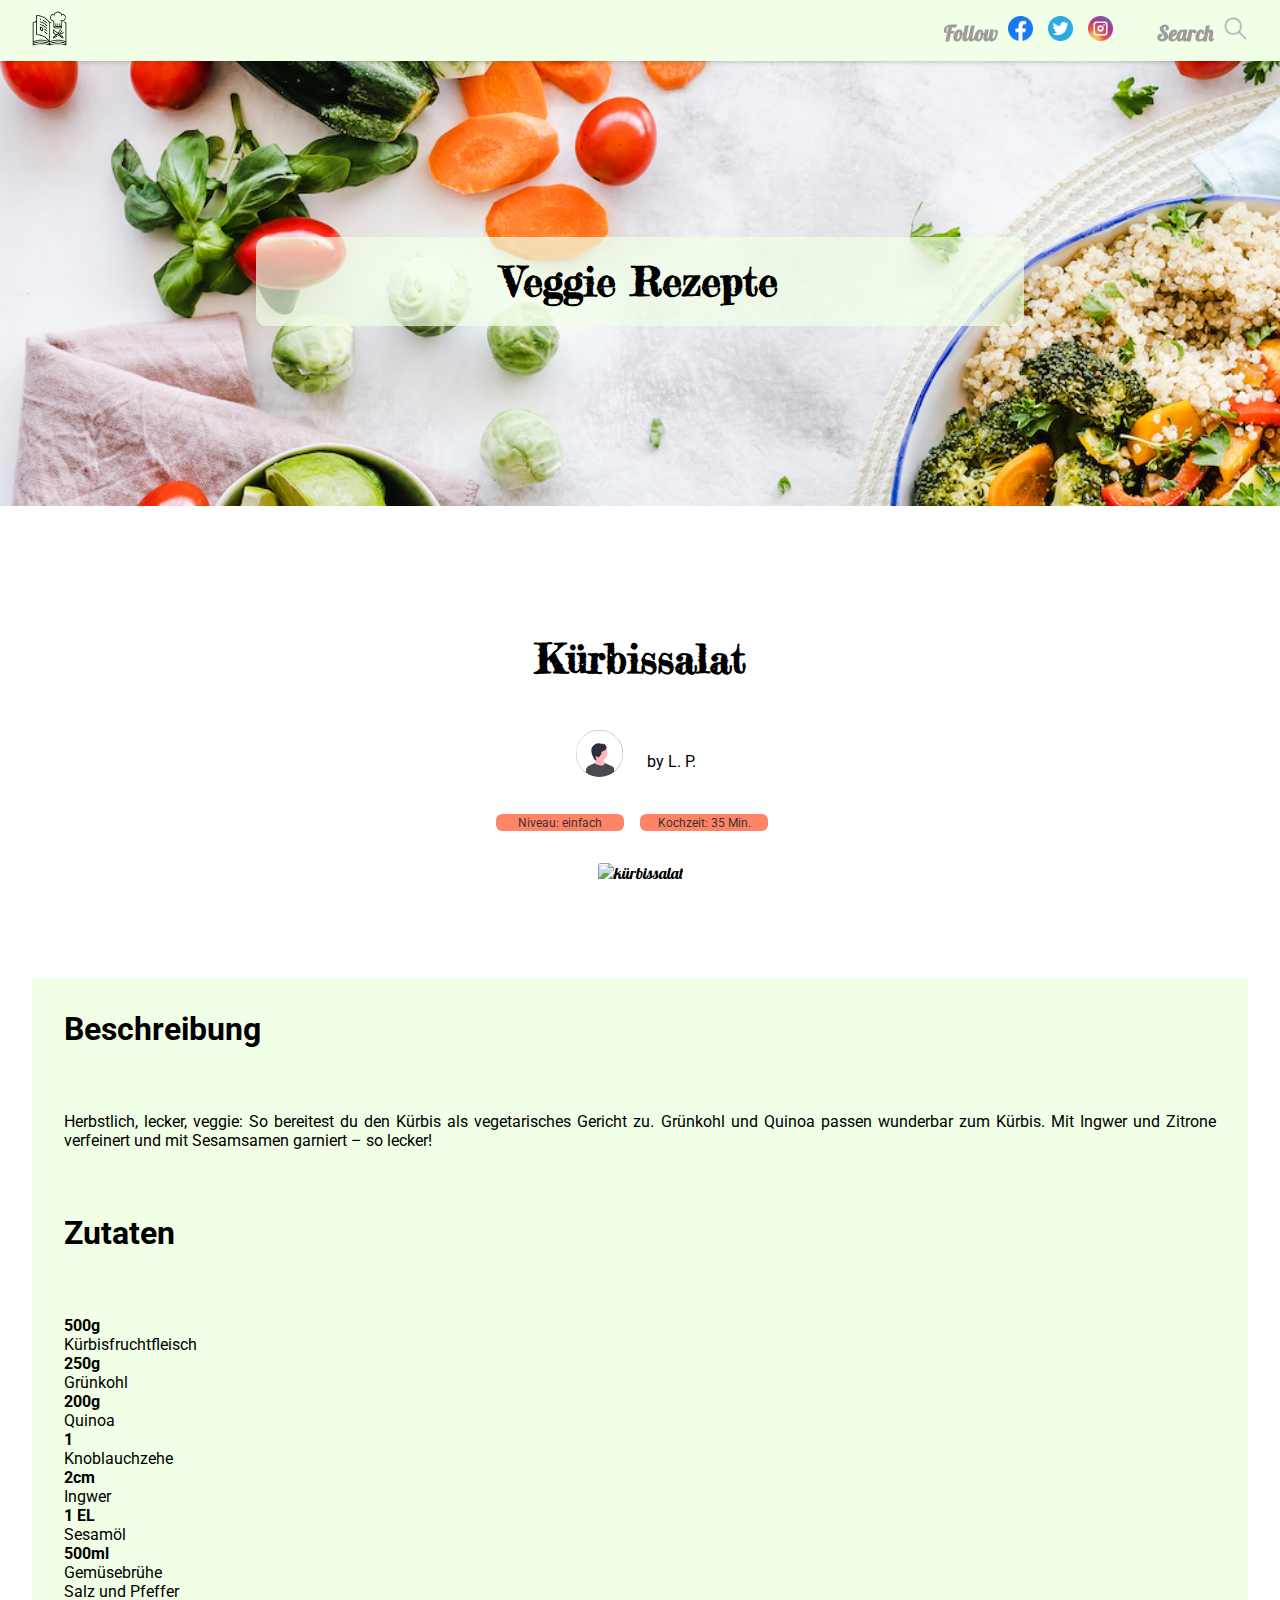
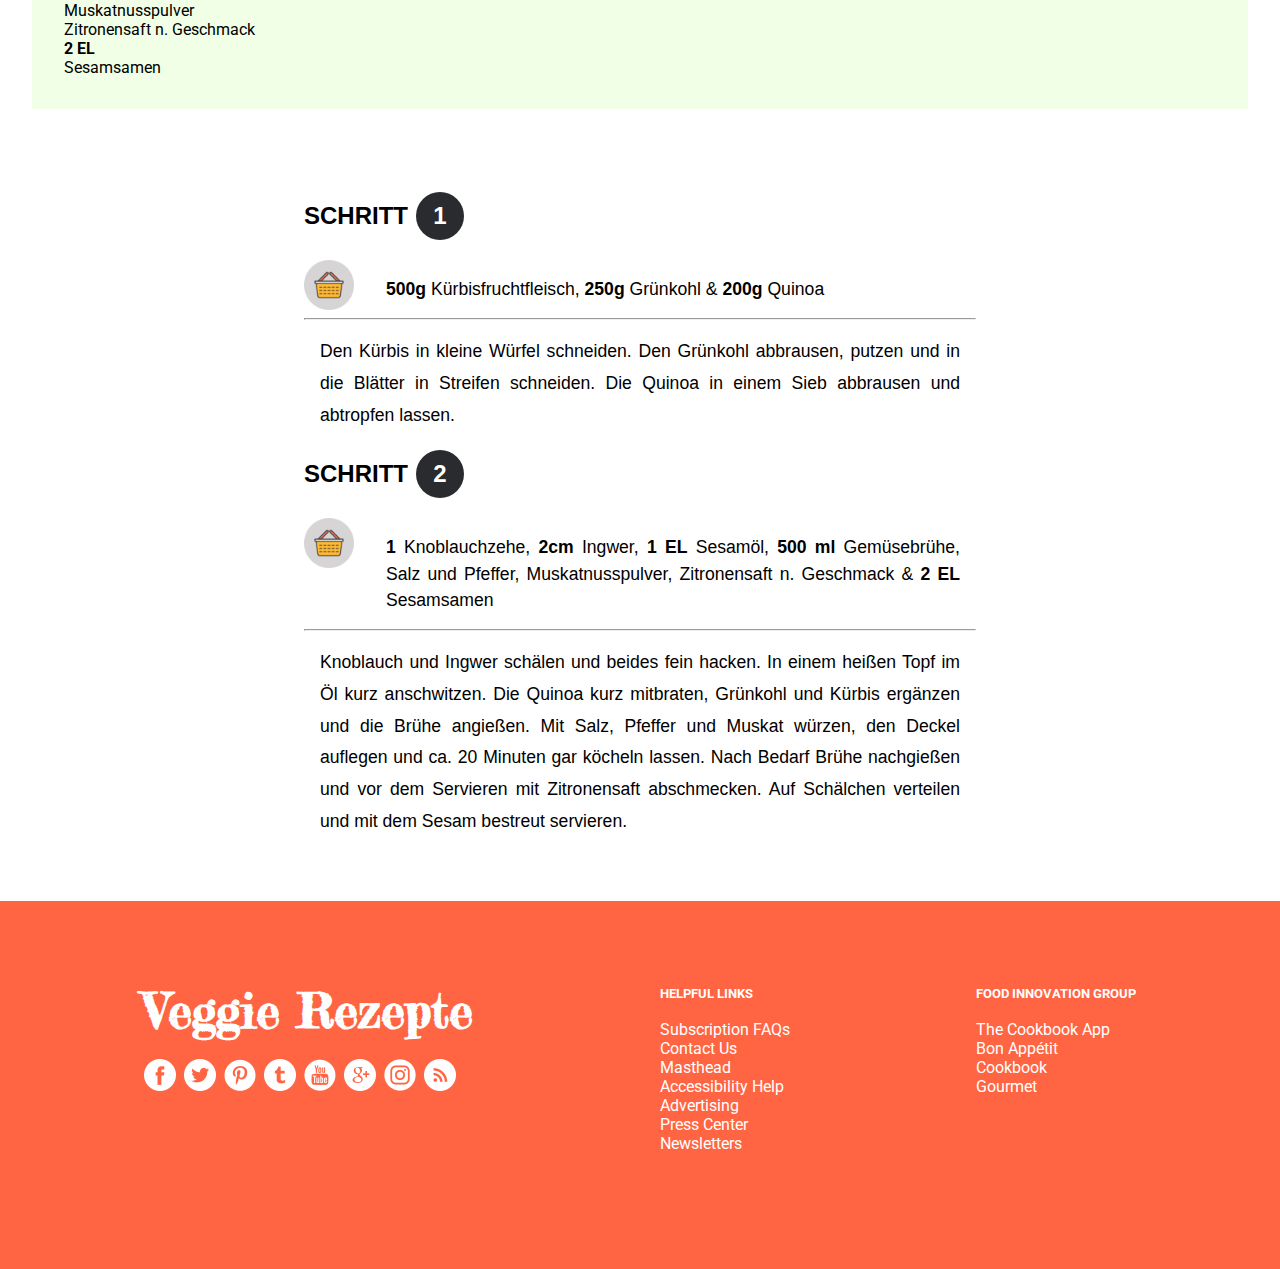
==== commit 0fdf2deb: "added like & share icons with font awesome  stylesheet" ====
--- a/rezept1.html
+++ b/rezept1.html
@@ -1,8 +1,12 @@
 <!DOCTYPE html>
 <html lang="en">
   <head>
-    <link href="https://cdn.jsdelivr.net/npm/bootstrap@5.3.0-alpha2/dist/css/bootstrap.min.css" rel="stylesheet"
-      integrity="sha384-aFq/bzH65dt+w6FI2ooMVUpc+21e0SRygnTpmBvdBgSdnuTN7QbdgL+OapgHtvPp" crossorigin="anonymous" />
+    <link
+      href="https://cdn.jsdelivr.net/npm/bootstrap@5.3.0-alpha2/dist/css/bootstrap.min.css"
+      rel="stylesheet"
+      integrity="sha384-aFq/bzH65dt+w6FI2ooMVUpc+21e0SRygnTpmBvdBgSdnuTN7QbdgL+OapgHtvPp"
+      crossorigin="anonymous"
+    />
     <meta charset="UTF-8" />
     <meta http-equiv="X-UA-Compatible" content="IE=edge" />
     <meta name="viewport" content="width=device-width, initial-scale=1.0" />
@@ -10,28 +14,58 @@
     <title>Cookbook</title>
     <link rel="preconnect" href="https://fonts.googleapis.com" />
     <link rel="preconnect" href="https://fonts.gstatic.com" crossorigin />
-    <link href="https://fonts.googleapis.com/css2?family=Barlow+Condensed:ital,wght@0,200;1,200&family=Barlow:ital,wght@0,100;0,200;0,400;0,700;0,800;1,700&family=Dosis:wght@200;300;400;700&family=PT+Sans:wght@400;700&family=Patrick+Hand&family=Roboto:wght@100;300;400;700&display=swap" rel="stylesheet">
-    <link href="https://fonts.googleapis.com/css2?family=Alkatra:wght@500&family=Fredericka+the+Great&family=Lobster&family=Roboto&family=Source+Serif+Pro&display=swap" rel="stylesheet">
+    <link
+      href="https://fonts.googleapis.com/css2?family=Barlow+Condensed:ital,wght@0,200;1,200&family=Barlow:ital,wght@0,100;0,200;0,400;0,700;0,800;1,700&family=Dosis:wght@200;300;400;700&family=PT+Sans:wght@400;700&family=Patrick+Hand&family=Roboto:wght@100;300;400;700&display=swap"
+      rel="stylesheet"
+    />
+    <link
+      href="https://fonts.googleapis.com/css2?family=Alkatra:wght@500&family=Fredericka+the+Great&family=Lobster&family=Roboto&family=Source+Serif+Pro&display=swap"
+      rel="stylesheet"
+    />
+    <link
+      rel="stylesheet"
+      href="https://cdnjs.cloudflare.com/ajax/libs/font-awesome/6.3.0/css/all.min.css"
+      integrity="sha512-SzlrxWUlpfuzQ+pcUCosxcglQRNAq/DZjVsC0lE40xsADsfeQoEypE+enwcOiGjk/bSuGGKHEyjSoQ1zVisanQ=="
+      crossorigin="anonymous"
+      referrerpolicy="no-referrer"
+    />
   </head>
 
   <body>
     <header>
       <nav>
         <div class="nav-left">
-          <a href="index.html"><img src="img/cookbook.png" alt="logo" height="35" width="35" /></a>
+          <a href="index.html"
+            ><img src="img/cookbook.png" alt="logo" height="35" width="35"
+          /></a>
         </div>
         <div class="nav-right">
           <h6>
-            <a href="#" onclick="dontFollow()">Follow</a>  <a href="https://www.facebook.com/" target="_blank"><img src="img/facebook-logo-2019.png" alt="fblogo"
-                height="25" width="25" /></a>  
-            <a href="https://www.twitter.com/" target="_blank"><img src="img/twitter.png" alt="twlogo" height="25"
-                width="25" /></a>  
-            <a href="https://www.instagram.com/" target="_blank"><img src="img/instagram.png" alt="iglogo" height="25"
-                width="25" /></a>
+            <a href="#" onclick="dontFollow()">Follow</a>  <a
+              href="https://www.facebook.com/"
+              target="_blank"
+              ><img
+                src="img/facebook-logo-2019.png"
+                alt="fblogo"
+                height="25"
+                width="25" /></a
+            >  
+            <a href="https://www.twitter.com/" target="_blank"
+              ><img
+                src="img/twitter.png"
+                alt="twlogo"
+                height="25"
+                width="25" /></a
+            >  
+            <a href="https://www.instagram.com/" target="_blank"
+              ><img src="img/instagram.png" alt="iglogo" height="25" width="25"
+            /></a>
           </h6>
           <h6>
-            <a href="#search" onclick="showError()">Search 
-              <img src="img/search.png" alt="searchicon" height="25" width="25" /></a>
+            <a href="#search" onclick="showError()"
+              >Search 
+              <img src="img/search.png" alt="searchicon" height="25" width="25"
+            /></a>
           </h6>
         </div>
       </nav>
@@ -58,6 +92,9 @@
               id="kürbis-us"
             />
           </div>
+          <i class="fa-solid fa-heart" style="color: #2a2b2e"></i>
+          <i class="fa-solid fa-share-nodes" style="color: #2a2b2e"></i>
+          <i class="fa-solid fa-comments" style="color: #2a2b2e"></i>
         </div>
       </div>
       <div class="container recipe_desc">
--- a/style.css
+++ b/style.css
@@ -31,8 +31,8 @@
   font-size: 15px;
 }
 
- /* Styling for Nav, Header & Footer */
- nav {
+/* Styling for Nav, Header & Footer */
+nav {
   display: flex;
   justify-content: space-between;
   background-color: #f1ffe7;
@@ -115,8 +115,6 @@
 #kürbis-hs {
   flex: 1;
   width: 60%;
-  /* height: 70%; */
-  /* padding: 8rem 0rem 0rem 12rem; */
 }
 #kürbis-hs:hover {
   cursor: pointer;
@@ -124,8 +122,6 @@
 .description-box {
   flex: 1;
   background-color: #f1ffe7;
-  /* width: 22vw; */
-  /* height: 55vh; */
   margin: 2rem 2.5rem 0rem 0rem;
   padding: 2rem;
   text-align: justify;
@@ -191,6 +187,8 @@
 .rezepte {
   display: flex;
   flex-wrap: wrap;
+  /* border: solid 1px green; */
+  text-align: center;
 }
 
 /* .rezepte:hover {
@@ -205,9 +203,11 @@
 .box2,
 .box3 {
   width: 100%;
+  text-align: center;
   font-weight: bolder;
   overflow: hidden;
   border-radius: 3px;
+  /* border: solid 1px green; */
 }
 
 .box4,
@@ -220,13 +220,12 @@
   font-family: "Roboto", sans-serif;
   font-size: 18px;
   color: black;
-  width: 100%;
   padding: 0.8rem;
+  /* border: solid 1px red; */
 }
 
 .kürbis-p2 {
-  display: flex;
-  flex-direction: row;
+  justify-content: center;
   font-family: "Barlow", sans-serif;
   font-family: "Roboto", sans-serif;
   color: black;
@@ -234,8 +233,9 @@
   font-size: 12px;
   padding: 0.1rem;
   opacity: 0.8;
+  width: 8rem;
   border-radius: 0.4rem;
-  width: 8rem;
+  /* border: solid 1px red; */
 }
 .rezept-p {
   font-family: "Barlow", sans-serif;
@@ -326,7 +326,7 @@
 .container-unterseite {
   justify-content: center;
   text-align: center;
-  margin-bottom: 5rem;
+  margin-bottom: 2rem;
 }
 
 .titel-unterseite {
@@ -360,6 +360,17 @@
 #kürbis-us {
   width: 50%;
   border-radius: 3px;
+}
+.fa-solid.fa-heart,
+.fa-solid.fa-share-nodes,
+.fa-solid.fa-comments {
+  font-size: 25px;
+  padding: 2rem;
+}
+.fa-solid.fa-heart:hover,
+.fa-solid.fa-share-nodes:hover,
+.fa-solid.fa-comments:hover {
+  cursor: pointer;
 }
 
 .niveau {
